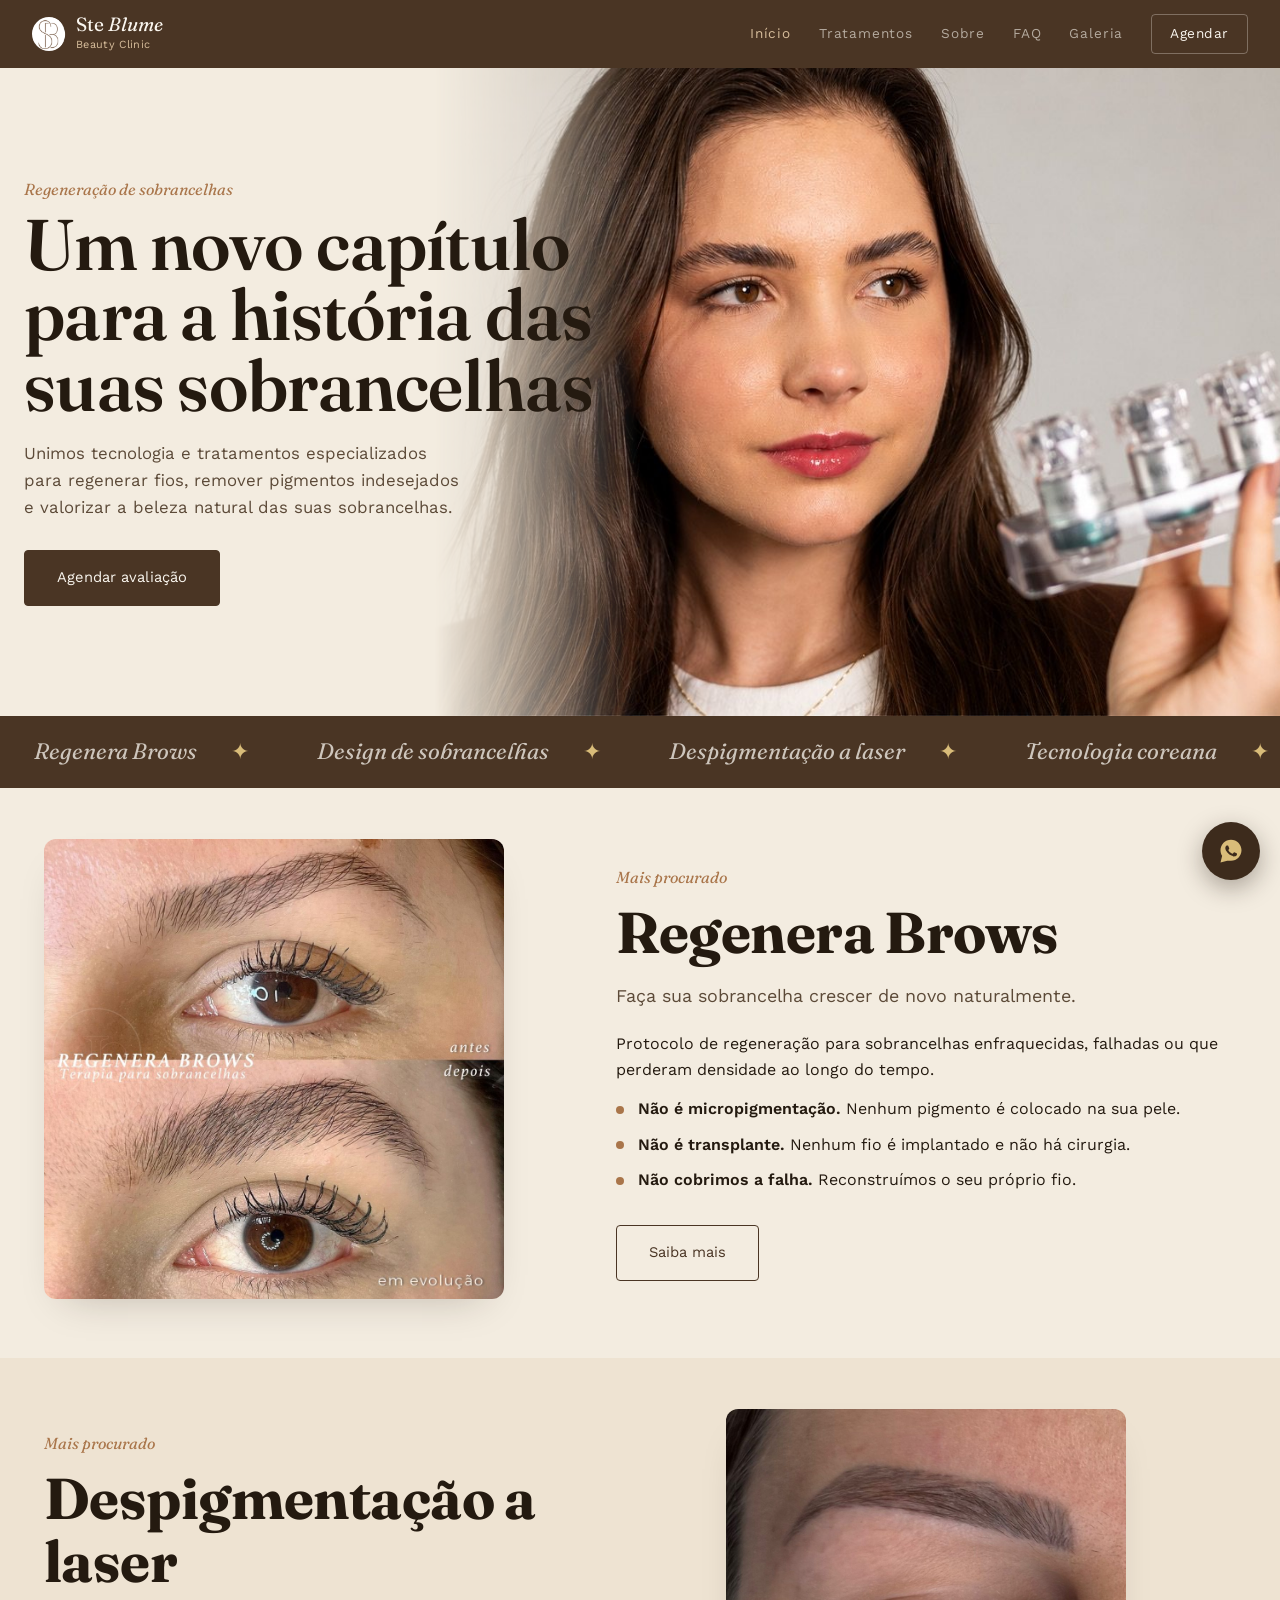
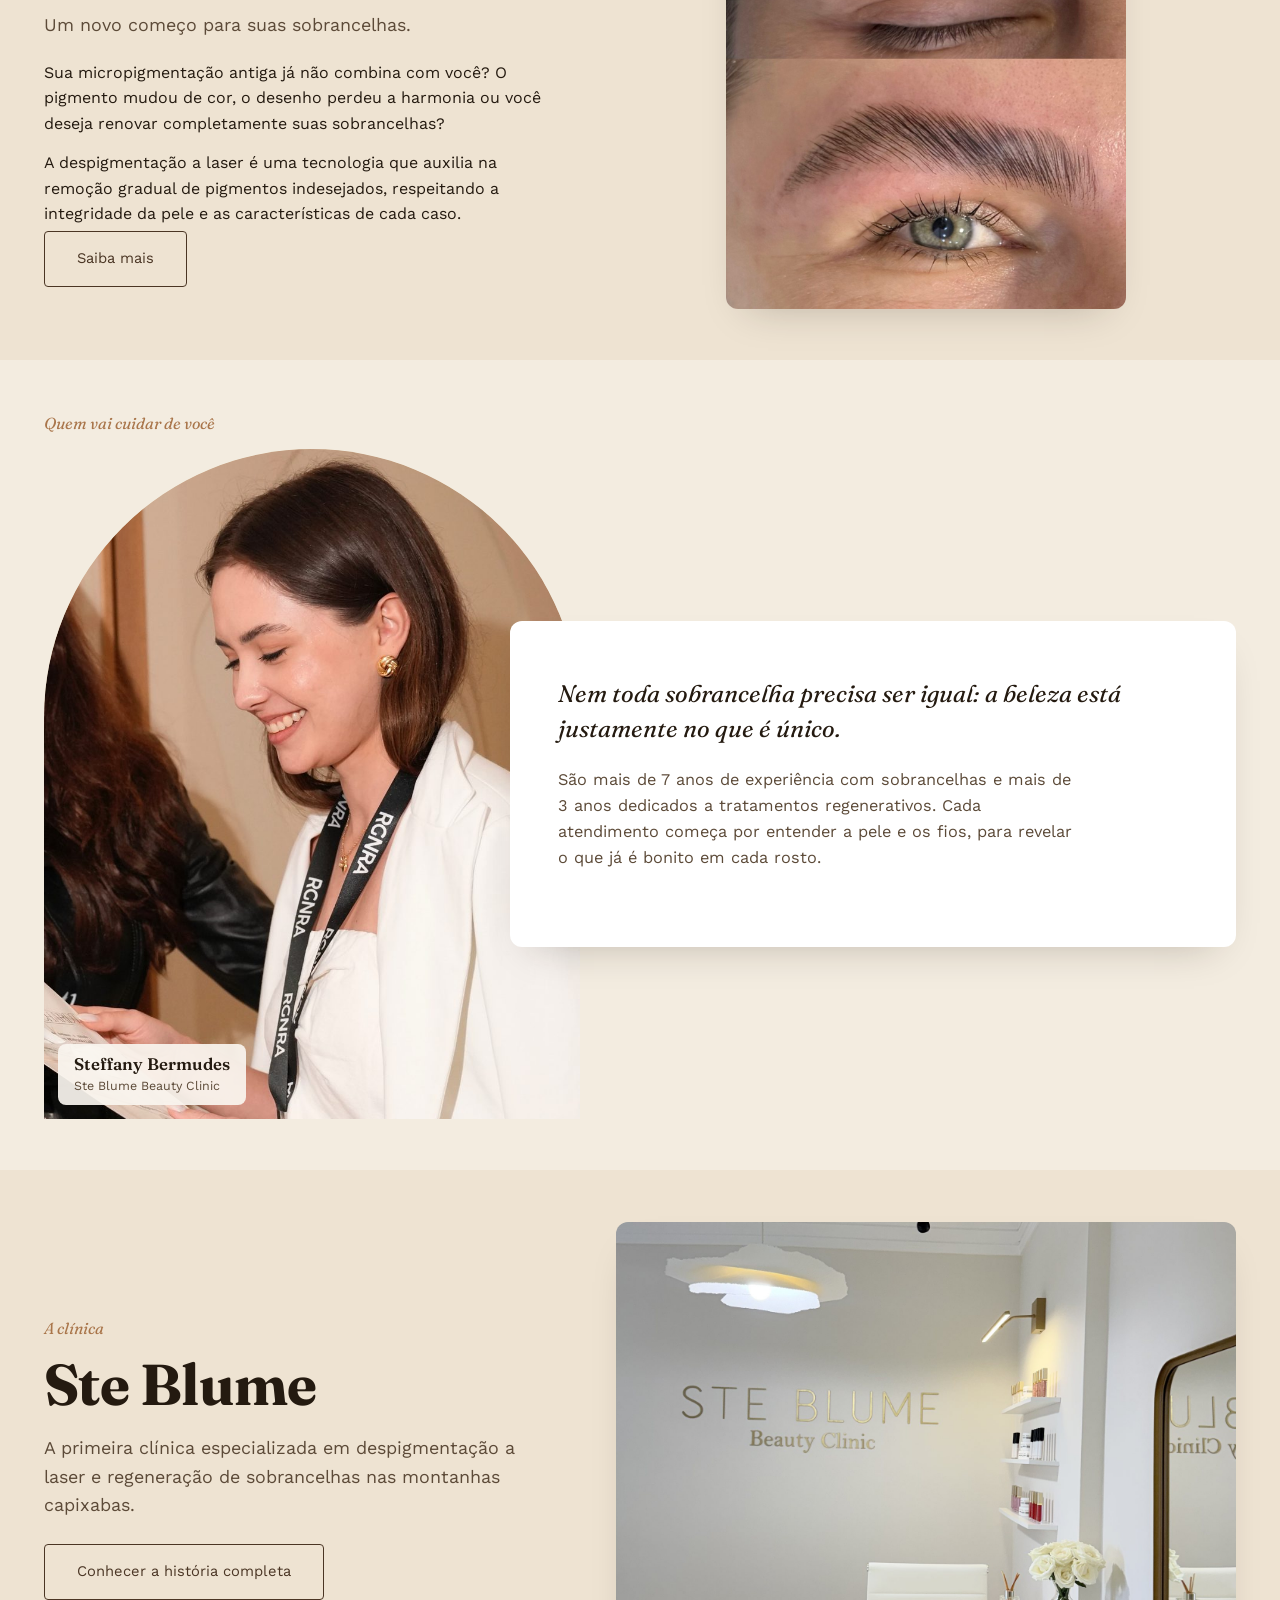
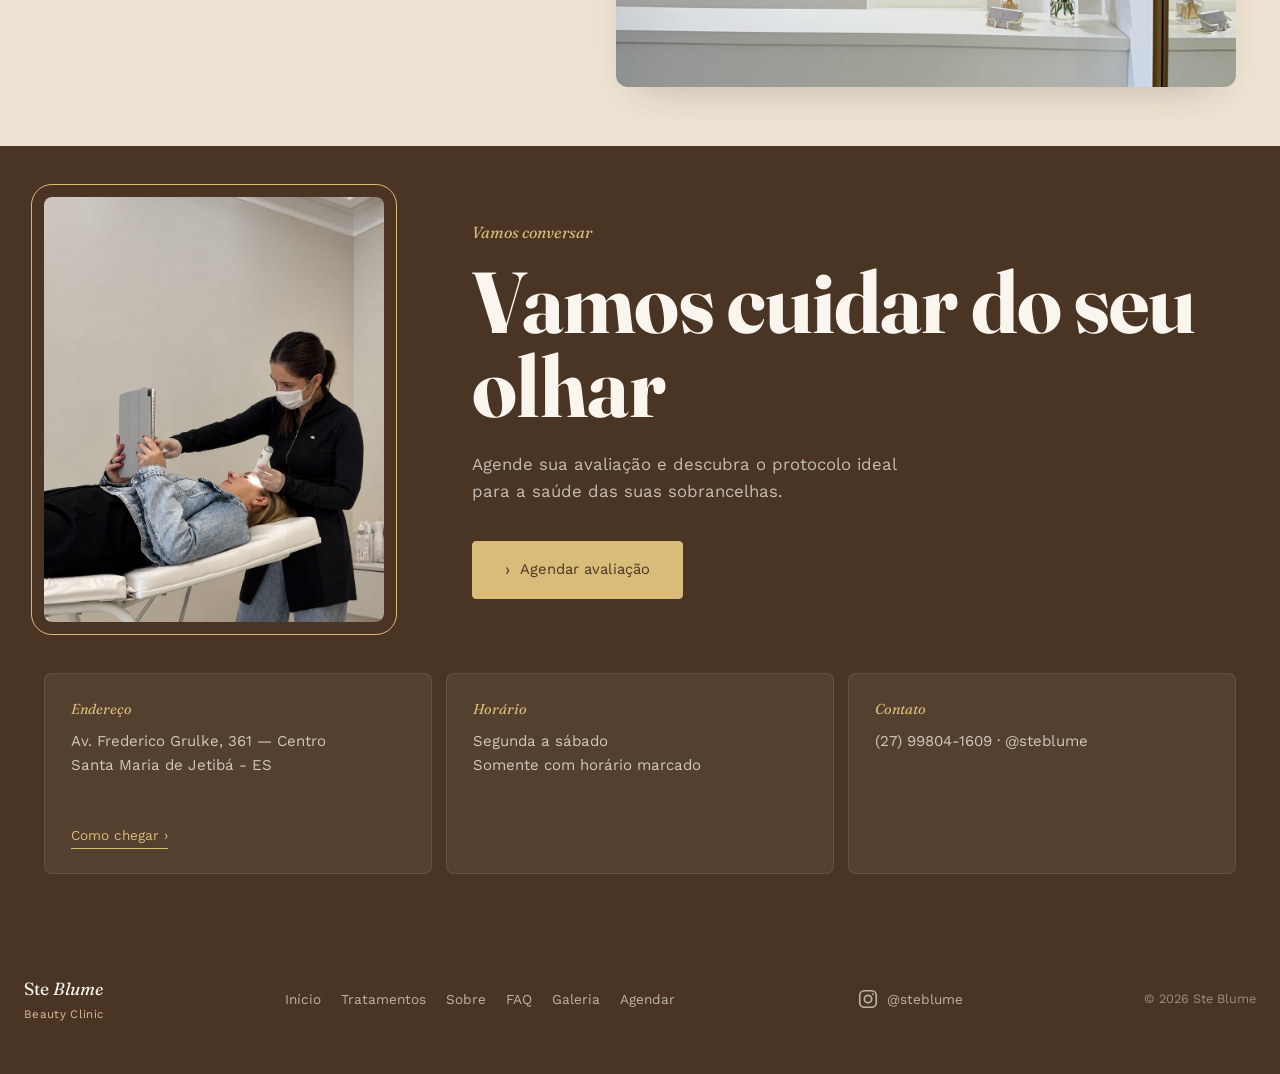
==== index.html @ b795f951 "Capa com a foto da Steffany, textos novos de Regenera Brows e Despigmentacao a laser, Quem vai cuida" ====
<!DOCTYPE html>
<html lang="pt-BR">
<head>
<meta charset="UTF-8">
<meta name="viewport" content="width=device-width, initial-scale=1.0">
<title>Ste Blume — Estética Regenerativa | Tricologia e Sobrancelhas</title>
<meta name="description" content="Clínica de estética regenerativa em Santa Maria de Jetibá — pioneira em despigmentação a laser e regeneração de sobrancelhas nas montanhas capixabas. Diagnóstico capilar e protocolos individualizados.">
<meta property="og:title" content="Ste Blume — Estética Regenerativa">
<meta property="og:description" content="Regeneração e despigmentação de sobrancelhas, com avaliação antes de qualquer protocolo.">
<meta property="og:image" content="logo.png">
<meta property="og:type" content="website">
<link rel="icon" type="image/png" href="logo.png">
<link rel="preconnect" href="https://fonts.googleapis.com">
<link rel="preconnect" href="https://fonts.gstatic.com" crossorigin>
<link href="https://fonts.googleapis.com/css2?family=Fraunces:ital,opsz,wght@0,9..144,300;0,9..144,500;0,9..144,600;0,9..144,700;0,9..144,900;1,9..144,500&family=Work+Sans:wght@300;400;500;600&display=swap" rel="stylesheet">
<link rel="stylesheet" href="styles.css?v=20261108b">
</head>
<body>

<header class="topbar">
  <div class="brand-wrap">
    <a href="index.html" class="brand" aria-label="Ste Blume">
      <img src="logo.png" alt="Logo Ste Blume" width="34" height="34">
      <span><span class="logo">Ste <em>Blume</em></span><span class="tagline">Beauty Clinic</span></span>
    </a>
  </div>
  <nav>
    <a href="index.html" class="active">Início</a>
    <a href="tratamentos.html">Tratamentos</a>
    <a href="sobre.html">Sobre</a>
    <a href="faq.html">FAQ</a>
    <a href="galeria.html">Galeria</a>
  </nav>
  <a href="agendar.html" class="cta">Agendar</a>
</header>
<div class="content">

  <section class="hero-cover hero-cover-capa">
    <div class="hero-cover-photo">
      <img src="img/fotos/capa.jpg" alt="Steffany Bermudes observando os frascos do protocolo de regeneração" class="hero-cover-img">
    </div>
    <div class="hero-cover-overlay"></div>
    <div class="hero-cover-content">
      <div class="hero-kicker">Regeneração de sobrancelhas</div>
      <h1>Um novo capítulo para a história das suas sobrancelhas</h1>
      <p class="hero-sub">Unimos tecnologia e tratamentos especializados para regenerar fios, remover pigmentos indesejados e valorizar a beleza natural das suas sobrancelhas.</p>
      <div class="hero-actions">
        <a href="https://api.whatsapp.com/send?phone=5527998041609&text=Vim%20pelo%20site%20e%20gostaria%20de%20agendar%20uma%20avalia%C3%A7%C3%A3o" target="_blank" rel="noopener" class="btn">Agendar avaliação</a>
      </div>
    </div>
  </section>

    <div class="marquee-band" aria-hidden="true">
    <div class="marquee-track">
      <span>Regenera Brows</span>
      <span>Design de sobrancelhas</span>
      <span>Despigmentação a laser</span>
      <span>Tecnologia coreana</span>
      <span>Regenera Brows</span>
      <span>Design de sobrancelhas</span>
      <span>Despigmentação a laser</span>
      <span>Tecnologia coreana</span>
    </div>
  </div>

  <section class="feature" id="regeneracao">
    <div class="wrap feature-grid">
      <div class="feature-visual reveal">
        <img src="img/fotos/regenera-2.jpg" alt="Regenera Brows: antes e depois, em evolução" class="img-full" width="700" height="700" loading="lazy">
      </div>
      <div class="feature-text reveal">
        <div class="section-label">Mais procurado</div>
        <h2>Regenera Brows</h2>
        <p class="lead-text">Faça sua sobrancelha crescer de novo naturalmente.</p>
        <p>Protocolo de regeneração para sobrancelhas enfraquecidas, falhadas ou que perderam densidade ao longo do tempo.</p>
        <ul class="benefit-list">
          <li><strong>Não é micropigmentação.</strong> Nenhum pigmento é colocado na sua pele.</li>
          <li><strong>Não é transplante.</strong> Nenhum fio é implantado e não há cirurgia.</li>
          <li><strong>Não cobrimos a falha.</strong> Reconstruímos o seu próprio fio.</li>
        </ul>
        <a href="tratamentos.html#regeneracao" class="btn-ghost btn">Saiba mais</a>
      </div>
    </div>
  </section>

  <section class="feature feature-alt feature-reverse" id="despigmentacao">
    <div class="wrap feature-grid">
      <div class="feature-visual reveal">
        <img src="img/fotos/brow-antes-depois.jpg" alt="Antes e depois: sobrancelha fina e falhada e o resultado regenerado" class="img-tall" width="700" height="700" loading="lazy">
      </div>
      <div class="feature-text reveal">
        <div class="section-label">Mais procurado</div>
        <h2>Despigmentação a laser</h2>
        <p class="lead-text">Um novo começo para suas sobrancelhas.</p>
        <p>Sua micropigmentação antiga já não combina com você? O pigmento mudou de cor, o desenho perdeu a harmonia ou você deseja renovar completamente suas sobrancelhas?</p>
        <p>A despigmentação a laser é uma tecnologia que auxilia na remoção gradual de pigmentos indesejados, respeitando a integridade da pele e as características de cada caso.</p>
        <a href="tratamentos.html#despigmentacao" class="btn-ghost btn">Saiba mais</a>
      </div>
    </div>
  </section>

  <section class="story" id="steffany">
    <div class="wrap">
      <div class="section-label reveal">Quem vai cuidar de você</div>
      <div class="story-grid">
        <div class="story-visual reveal">
          <img src="img/fotos/steffany.jpg" alt="Steffany Bermudes sorrindo" class="story-visual-img">
          <div class="story-name"><strong>Steffany Bermudes</strong><span>Ste Blume Beauty Clinic</span></div>
        </div>
        <div class="story-text reveal">
          <p>Nem toda sobrancelha precisa ser igual: a beleza está justamente no que é único.</p>
          <p>São mais de 7 anos de experiência com sobrancelhas e mais de 3 anos dedicados a tratamentos regenerativos. Cada atendimento começa por entender a pele e os fios, para revelar o que já é bonito em cada rosto.</p>
        </div>
      </div>
    </div>
  </section>

  <section class="feature feature-alt feature-reverse" id="clinica">
    <div class="wrap feature-grid">
      <div class="feature-visual reveal">
        <img src="img/fotos/clinica-home.jpg" alt="Recepção da clínica com o letreiro Ste Blume Beauty Clinic" width="1536" height="1024" loading="lazy">
      </div>
      <div class="feature-text reveal">
        <div class="section-label">A clínica</div>
        <h2>Ste Blume</h2>
        <p class="lead-text">A primeira clínica especializada em despigmentação a laser e regeneração de sobrancelhas nas montanhas capixabas.</p>
        <a href="sobre.html" class="btn-ghost btn">Conhecer a história completa</a>
      </div>
    </div>
  </section>

  <section class="contact" id="contato">
    <div class="wrap">
      <div class="contact-banner">
        <div class="contact-photo reveal">
          <img src="img/fotos/avaliacao.jpg" alt="Steffany realizando a avaliação da sobrancelha de uma cliente" class="contact-photo-img" loading="lazy">
        </div>
        <div class="contact-text">
          <div class="section-label reveal">Vamos conversar</div>
          <h2 class="reveal">Vamos cuidar do seu olhar</h2>
          <p class="reveal">Agende sua avaliação e descubra o protocolo ideal para a saúde das suas sobrancelhas.</p>
          <a href="https://api.whatsapp.com/send?phone=5527998041609&text=Vim%20pelo%20site%20e%20gostaria%20de%20agendar%20uma%20avalia%C3%A7%C3%A3o" target="_blank" rel="noopener" class="btn btn-arrow reveal">
            <span class="arrow">›</span> Agendar avaliação
          </a>
        </div>
      </div>
      <div class="info-grid">
        <div class="info-cell reveal">
          <span class="label">Endereço</span>
          <p>Av. Frederico Grulke, 361 — Centro<br>Santa Maria de Jetibá - ES</p>
          <a href="https://www.google.com/maps/search/?api=1&query=Av.+Frederico+Grulke%2C+361%2C+Centro%2C+Santa+Maria+de+Jetib%C3%A1+-+ES" target="_blank" rel="noopener" class="map-link">Como chegar ›</a>
        </div>
        <div class="info-cell reveal">
          <span class="label">Horário</span>
          <p>Segunda a sábado<br>Somente com horário marcado</p>
        </div>
        <div class="info-cell reveal">
          <span class="label">Contato</span>
          <p>(27) 99804-1609 · @steblume</p>
        </div>
      </div>
    </div>
  </section>

  <footer>
    <div class="footer-row">
      <div>
        <div class="logo">Ste <em>Blume</em></div>
        <div class="footer-tagline">Beauty Clinic</div>
      </div>
      <div class="footer-links">
        <a href="index.html">Início</a>
        <a href="tratamentos.html">Tratamentos</a>
        <a href="sobre.html">Sobre</a>
        <a href="faq.html">FAQ</a>
        <a href="galeria.html">Galeria</a>
        <a href="agendar.html">Agendar</a>
      </div>
      <a class="footer-ig" href="https://www.instagram.com/steblume/" target="_blank" rel="noopener" aria-label="Instagram da Ste Blume"><svg viewBox="0 0 24 24" fill="none" stroke="currentColor" stroke-width="1.8" stroke-linecap="round" stroke-linejoin="round" aria-hidden="true"><rect x="3" y="3" width="18" height="18" rx="5"/><circle cx="12" cy="12" r="4"/><circle cx="17.3" cy="6.7" r="1" fill="currentColor" stroke="none"/></svg><span>@steblume</span></a>
      <div class="footer-note">© 2026 Ste Blume</div>
    </div>
  </footer>

</div>

<a class="wa-float" href="https://api.whatsapp.com/send?phone=5527998041609&text=Ol%C3%A1!%20Vim%20pelo%20site%20da%20Ste%20Blume%20e%20gostaria%20de%20saber%20mais%20%F0%9F%98%8A" target="_blank" rel="noopener" aria-label="Falar no WhatsApp">
  <svg viewBox="0 0 32 32" fill="none" xmlns="http://www.w3.org/2000/svg">
    <path d="M16 3C9.373 3 4 8.373 4 15c0 2.386.694 4.611 1.892 6.487L4 29l7.72-1.855A11.93 11.93 0 0 0 16 27c6.627 0 12-5.373 12-12S22.627 3 16 3z" fill="#D9BC79"/>
    <path d="M22.2 18.55c-.33-.165-1.94-.955-2.24-1.065-.3-.11-.52-.165-.74.165-.22.33-.85 1.065-1.04 1.285-.19.22-.38.245-.71.08-.33-.165-1.39-.51-2.65-1.63-.98-.87-1.64-1.95-1.83-2.28-.19-.33-.02-.51.14-.675.145-.145.33-.38.49-.57.165-.19.22-.33.33-.55.11-.22.055-.41-.03-.575-.08-.165-.74-1.78-1.01-2.44-.265-.64-.54-.55-.74-.56-.19-.01-.41-.01-.63-.01-.22 0-.575.08-.875.41-.3.33-1.15 1.125-1.15 2.745 0 1.62 1.18 3.185 1.345 3.405.165.22 2.32 3.545 5.62 4.97.785.34 1.4.545 1.88.695.79.25 1.51.215 2.08.13.635-.095 1.94-.79 2.215-1.555.275-.765.275-1.42.19-1.555-.08-.14-.3-.22-.63-.385z" fill="#3D2B1C"/>
  </svg>
</a>

<script src="script.js?v=20261108b"></script>
</body>
</html>
---- styles.css ----
@charset "UTF-8";
:root{
  --ivory:#F3ECE0;
  --ivory-soft:#FAF6EF;
  --white:#FFFFFF;
  --brown-deep:#241A10;
  --brown-section:#4A3524;
  --brown-mid:#5C4A38;
  --clay:#A9754A;
  --tan:#D8BE9C;
  --gold:#B8933E;
  --gold-soft:#D9BC79;
  --line:rgba(36,26,16,0.15);
  --space-section:clamp(40px,4vw,56px);
  --space-head:clamp(24px,2.6vw,36px);
}

*{margin:0;padding:0;box-sizing:border-box;}
html{scroll-behavior:smooth;}

body{
  background:var(--ivory);
  color:var(--brown-deep);
  font-family:'Work Sans', sans-serif;
  line-height:1.6;
  -webkit-font-smoothing:antialiased;
  overflow-x:hidden;
}

h1,h2,h3{
  font-family:'Fraunces', serif;
  letter-spacing:-0.01em;
  color:var(--brown-deep);
}

a{color:inherit;text-decoration:none;}
::selection{background:var(--tan);}

/* ---------- TOP BAR NAV ---------- */
.topbar{
  position:sticky;
  top:0;
  z-index:100;
  display:flex;
  flex-wrap:wrap;
  align-items:center;
  justify-content:space-between;
  gap:10px 28px;
  padding:14px 32px;
  background:var(--brown-section);
}
.brand-wrap{position:relative;}
.brand{
  display:flex;
  align-items:center;
  gap:10px;
  background:none;
  border:0;
  padding:0;
  cursor:pointer;
  text-align:left;
  font:inherit;
  color:inherit;
}
.brand img{border-radius:50%;display:block;}
.brand .logo{display:block;color:var(--ivory-soft);font-size:1.2rem;font-family:'Fraunces',serif;line-height:1.1;}
.brand .tagline{display:block;color:var(--tan);font-size:0.68rem;letter-spacing:0.03em;margin-top:1px;}
.admin-pop{
  position:absolute;
  top:calc(100% + 10px);
  left:0;
  white-space:nowrap;
  background:var(--ivory-soft);
  color:var(--brown-deep);
  font-size:0.82rem;
  padding:10px 16px;
  box-shadow:0 8px 24px rgba(36,26,16,0.25);
  z-index:110;
}
.admin-pop[hidden]{display:none;}
.admin-pop:hover{background:var(--tan);}

.topbar nav{display:flex;align-items:center;gap:28px;margin-left:auto;}
.topbar nav a{
  font-size:0.85rem;
  letter-spacing:0.06em;
  color:rgba(250,246,239,0.6);
  transition:color .2s ease;
}
.topbar nav a:hover,
.topbar nav a.active{color:var(--tan);}

.topbar .cta{
  font-size:0.85rem;
  color:var(--ivory-soft);
  border:1px solid rgba(250,246,239,0.3);
  padding:8px 18px;
  letter-spacing:0.04em;
}
.topbar .cta:hover{border-color:var(--tan);color:var(--tan);}

@media(max-width:899px){
  .topbar{padding:14px 20px;}
  .topbar .cta{order:2;}
  .topbar nav{order:3;width:100%;justify-content:space-between;gap:12px;margin-left:0;}
}

.mobile-bar{
  display:flex;
  justify-content:space-between;
  align-items:center;
  padding:22px 24px;
  background:var(--brown-section);
  position:sticky;
  top:0;
  z-index:100;
}
@media(min-width:900px){.mobile-bar{display:none;}}
.mobile-bar .logo{color:var(--ivory-soft);font-size:1.2rem;font-family:'Fraunces',serif;line-height:1.1;}
.mobile-bar .tagline{color:var(--tan);font-size:0.68rem;letter-spacing:0.03em;margin-top:1px;}
.mobile-bar a{color:var(--tan);font-size:0.85rem;border:1px solid rgba(250,246,239,0.3);padding:8px 14px;}

/* ---------- HERO (foto de fundo, ofuscada pela cor do site) ---------- */
.hero-cover{
  position:relative;
  min-height:clamp(520px,72vh,680px);
  display:flex;
  align-items:center;
  overflow:hidden;
  background:var(--ivory);
}
/* Versão compacta, para o topo de páginas internas (não precisa ocupar a tela toda) */
.hero-cover-treat{min-height:clamp(360px,44vh,440px);}
.hero-cover-treat .breadcrumb{
  font-family:'Fraunces', serif;font-style:italic;color:var(--clay);
  font-size:0.95rem;margin-bottom:14px;
}
.hero-cover-treat .breadcrumb a{border-bottom:1px solid transparent;}
.hero-cover-treat .breadcrumb a:hover{border-color:var(--clay);}
.hero-cover-treat h1{font-size:clamp(2.2rem,4.6vw,3.6rem);line-height:1.05;max-width:16ch;}
@media(max-width:900px){
  .hero-cover-treat{min-height:0;padding:56px 0 48px;}
}

.hero-cover-photo{position:absolute;inset:0;}

.hero-cover-overlay{
  position:absolute;inset:0;
  background:linear-gradient(100deg,
    rgba(243,236,224,0.95) 0%,
    rgba(243,236,224,0.82) 42%,
    rgba(243,236,224,0.5) 75%,
    rgba(243,236,224,0.28) 100%);
}

.hero-cover-content{
  position:relative;z-index:2;
  max-width:640px;
  padding:0 24px;
}

.photo-slot{
  width:100%;height:100%;
  display:flex;flex-direction:column;align-items:center;justify-content:center;gap:12px;
  color:var(--brown-mid);
  border:1px dashed rgba(36,26,16,0.25);
}
.photo-slot span{font-size:0.78rem;max-width:65%;text-align:center;}

/* Fotos reais preenchendo os contêineres que antes eram placeholder */
.hero-cover-img{object-position:50% 60%;}
@media(max-width:900px){.hero-cover-img{object-position:82% 55%;}}
.hero-cover-img,
.story-visual-img,
.ba-img,
.contact-hero-img,
.contact-photo-img{
  width:100%;height:100%;
  object-fit:cover;display:block;
  border-radius:inherit;
}

.hero-kicker{
  font-family:'Fraunces', serif;
  font-style:italic;
  color:var(--clay);
  font-size:1rem;
  margin-bottom:6px;
}

.hero-cover-content h1{
  font-size:clamp(2.8rem, 5.6vw, 5rem);
  font-weight:600;
  line-height:0.98;
}

.hero-sub{
  margin-top:20px;
  font-size:1.05rem;
  color:var(--brown-mid);
  max-width:44ch;
}

.hero-actions{display:flex;gap:16px;flex-wrap:wrap;align-items:center;margin-top:30px;}

@media(max-width:900px){
  .hero-cover{min-height:0;padding:64px 0 56px;background:var(--ivory);}
  .hero-cover-overlay{
    background:linear-gradient(180deg,
      rgba(243,236,224,0.55) 0%,
      rgba(243,236,224,0.92) 55%,
      rgba(243,236,224,0.98) 100%);
  }
  .hero-cover-content{max-width:none;padding:0 22px;}
}

.btn{
  display:inline-block;
  padding:15px 30px;
  background:var(--brown-section);
  color:var(--ivory-soft);
  font-size:0.92rem;
  border:1px solid var(--brown-section);
  transition:background .25s ease,color .25s ease;
  cursor:pointer;
}
.btn:hover{background:transparent;color:var(--brown-section);}
.btn-ghost{background:transparent;color:var(--brown-section);border:1px solid var(--brown-section);}
.btn-ghost:hover{background:var(--brown-section);color:var(--ivory-soft);}

/* ---------- PAGE HERO (inner pages) ---------- */
.page-hero{
  padding:clamp(40px,5vw,72px) 24px 8px;
  background:var(--ivory);
}
.page-hero .wrap{max-width:1240px;margin:0 auto;}
.page-hero h1{font-size:clamp(2.6rem,7vw,5.2rem);line-height:1;max-width:16ch;}
.page-hero p{margin-top:22px;color:var(--brown-mid);max-width:56ch;font-size:1.05rem;}
.breadcrumb{
  font-family:'Fraunces', serif;font-style:italic;color:var(--clay);
  font-size:0.95rem;margin-bottom:14px;
}
.breadcrumb a{border-bottom:1px solid transparent;}
.breadcrumb a:hover{border-color:var(--clay);}

/* ---------- MARQUEE ---------- */
.marquee-band{
  background:var(--brown-section);
  overflow:hidden;
  padding:18px 0;
  border-top:1px solid rgba(250,246,239,0.1);
}
.marquee-track{display:flex;width:max-content;animation:scroll 28s linear infinite;}
.marquee-track span{
  font-family:'Fraunces', serif;
  font-style:italic;
  font-size:1.4rem;
  color:rgba(250,246,239,0.75);
  padding:0 34px;
  white-space:nowrap;
}
.marquee-track span::after{content:'✦';margin-left:34px;color:var(--gold-soft);font-style:normal;}
@keyframes scroll{from{transform:translateX(0);}to{transform:translateX(-50%);}}
@media(prefers-reduced-motion:reduce){.marquee-track{animation:none;}}

/* ---------- SCROLL REVEAL ---------- */
.reveal{
  opacity:0;
  transform:translateY(30px);
  transition:opacity .8s ease, transform .8s ease;
}
.reveal.is-visible{opacity:1;transform:translateY(0);}

.treat-card.reveal:nth-child(1){transition-delay:.05s;}
.treat-card.reveal:nth-child(2){transition-delay:.12s;}
.treat-card.reveal:nth-child(3){transition-delay:.19s;}
.treat-card.reveal:nth-child(4){transition-delay:.26s;}
.treat-card.reveal:nth-child(5){transition-delay:.33s;}
.treat-card.reveal:nth-child(6){transition-delay:.4s;}

.tech-item.reveal:nth-child(1){transition-delay:.05s;}
.tech-item.reveal:nth-child(2){transition-delay:.15s;}
.tech-item.reveal:nth-child(3){transition-delay:.25s;}

.m-item.reveal:nth-child(1){transition-delay:0s;}
.m-item.reveal:nth-child(2){transition-delay:.08s;}
.m-item.reveal:nth-child(3){transition-delay:.16s;}
.m-item.reveal:nth-child(4){transition-delay:.24s;}
.m-item.reveal:nth-child(5){transition-delay:.32s;}
.m-item.reveal:nth-child(6){transition-delay:.4s;}

.info-cell.reveal:nth-child(1){transition-delay:.05s;}
.info-cell.reveal:nth-child(2){transition-delay:.15s;}
.info-cell.reveal:nth-child(3){transition-delay:.25s;}

.faq-item.reveal:nth-child(1){transition-delay:.05s;}
.faq-item.reveal:nth-child(2){transition-delay:.1s;}
.faq-item.reveal:nth-child(3){transition-delay:.15s;}
.faq-item.reveal:nth-child(4){transition-delay:.2s;}
.faq-item.reveal:nth-child(5){transition-delay:.25s;}
.faq-item.reveal:nth-child(6){transition-delay:.3s;}
.faq-item.reveal:nth-child(7){transition-delay:.35s;}
.faq-item.reveal:nth-child(8){transition-delay:.4s;}

@media(prefers-reduced-motion:reduce){
  .reveal{opacity:1;transform:none;transition:none;}
}

/* ---------- SECTION SCAFFOLD ---------- */
section{padding:var(--space-section) 0;position:relative;}
.wrap{max-width:1240px;margin:0 auto;padding:0 24px;}

.section-label{
  font-family:'Fraunces', serif;
  font-style:italic;
  color:var(--clay);
  font-size:1rem;
  margin-bottom:12px;
}

/* ---------- TRATAMENTOS (cards) ---------- */
.treat-head{
  display:flex;justify-content:space-between;align-items:flex-end;gap:40px;
  margin-bottom:var(--space-head);flex-wrap:wrap;
}
.treat-head h2{font-size:clamp(2.4rem,5vw,4rem);max-width:9ch;line-height:1;}
.treat-head p{max-width:34ch;color:var(--brown-mid);}

.treat-card{
  position:relative;
  background:var(--white);
  border:1px solid var(--line);
  padding:38px 40px;
  display:grid;
  grid-template-columns:1fr auto;
  align-items:center;
  gap:20px;
  margin-bottom:-1px;
  transition:transform .3s ease, box-shadow .3s ease;
  z-index:1;
}
.treat-card:hover{transform:translateX(7px);box-shadow:-7px 7px 0 var(--gold-soft);z-index:5;}
.treat-card h3{font-size:1.5rem;margin-bottom:8px;}
.treat-card p{color:var(--brown-mid);font-size:0.95rem;max-width:52ch;}
.treat-card .price{
  font-family:'Fraunces', serif;font-style:italic;color:var(--gold);
  font-size:1.1rem;white-space:nowrap;
}
@media(max-width:700px){
  .treat-card{grid-template-columns:1fr;}
  .treat-card:hover{transform:translateX(4px);box-shadow:-4px 4px 0 var(--gold-soft);}
}
.treat-more{
  margin-top:40px;display:flex;justify-content:center;
}

/* ---------- TRATAMENTOS (detail page) ---------- */
.treat-detail{
  background:var(--white);
  border:1px solid var(--line);
  margin-bottom:36px;
  overflow:hidden;
}
.treat-detail-head{
  padding:36px 40px;
  display:flex;justify-content:space-between;align-items:flex-start;gap:24px;flex-wrap:wrap;
}
.treat-detail-head h3{font-size:1.8rem;}
.treat-detail-head .price{
  font-family:'Fraunces', serif;font-style:italic;color:var(--gold);font-size:1.05rem;white-space:nowrap;
}
.treat-detail-body{
  padding:0 40px 40px;
  display:grid;
  grid-template-columns:1fr;
  gap:28px;
}
@media(min-width:760px){.treat-detail-body{grid-template-columns:1fr 1fr;}}
.treat-detail-body h4{
  font-family:'Fraunces', serif;font-style:italic;font-weight:500;
  color:var(--clay);font-size:0.95rem;margin-bottom:10px;
}
.treat-detail-body p{color:var(--brown-mid);font-size:0.96rem;}
.treat-detail-body ul{list-style:none;display:flex;flex-direction:column;gap:8px;}
.treat-detail-body ul li{
  color:var(--brown-mid);font-size:0.94rem;padding-left:20px;position:relative;
}
.treat-detail-body ul li::before{
  content:'✦';position:absolute;left:0;top:1px;color:var(--gold);font-size:0.8rem;
}

/* ---------- TECNOLOGIA / PROCESSO — diagonal dark band ---------- */
.tech{
  background:var(--brown-section);
  color:var(--ivory-soft);
  clip-path:polygon(0 6%, 100% 0, 100% 100%, 0 94%);
  margin:-4vw 0;
}
.tech .section-label{color:var(--gold-soft);}
.tech h2{color:var(--ivory-soft);font-size:clamp(2.2rem,4.6vw,3.6rem);max-width:14ch;margin-bottom:var(--space-head);}

.tech-row{display:grid;grid-template-columns:1fr;gap:1px;background:rgba(250,246,239,0.15);}
@media(min-width:820px){.tech-row{grid-template-columns:repeat(3,1fr);}}

.tech-item{background:var(--brown-section);padding:38px 30px;position:relative;}
.tech-item .num{
  position:absolute;top:16px;right:20px;
  font-family:'Fraunces', serif;font-weight:700;font-size:3.4rem;
  color:rgba(185,147,62,0.16);line-height:1;
}
.tech-item h3{color:var(--ivory-soft);font-size:1.2rem;margin-bottom:12px;position:relative;}
.tech-item p{color:rgba(250,246,239,0.65);font-size:0.94rem;position:relative;max-width:34ch;}

/* ---------- BENEFÍCIOS ---------- */
.benefits-grid{
  display:grid;grid-template-columns:1fr;gap:1px;
  background:var(--line);border:1px solid var(--line);
}
@media(min-width:700px){.benefits-grid{grid-template-columns:repeat(2,1fr);}}
@media(min-width:1080px){.benefits-grid{grid-template-columns:repeat(4,1fr);}}
.benefit-item{background:var(--white);padding:36px 28px;}
.benefit-item .icon{
  width:40px;height:40px;margin-bottom:18px;
  display:flex;align-items:center;justify-content:center;
  border:1px solid var(--gold);color:var(--gold);
  font-family:'Fraunces', serif;font-style:italic;font-size:1.1rem;
}
.benefit-item h3{font-size:1.1rem;margin-bottom:10px;}
.benefit-item p{color:var(--brown-mid);font-size:0.92rem;}

/* ---------- TRAJETORIA ---------- */
.story-grid{display:grid;grid-template-columns:1fr;gap:0;position:relative;}
@media(min-width:900px){.story-grid{grid-template-columns:0.9fr 1.1fr;align-items:center;}}

.story-visual{
  aspect-ratio:4/5;
  background:linear-gradient(160deg,var(--tan),var(--ivory-soft));
  display:flex;align-items:center;justify-content:center;
  position:relative;z-index:1;
}
.story-visual .photo-slot{border-color:rgba(36,26,16,0.3);}

.story-text{
  background:var(--white);
  border:1px solid var(--line);
  padding:56px 48px;
  position:relative;
  margin-top:-40px;
  z-index:2;
}
@media(min-width:900px){.story-text{margin-left:-70px;margin-top:0;}}

.story-text p{color:var(--brown-mid);font-size:1.02rem;margin-bottom:20px;max-width:52ch;}
.story-text p:first-child{
  font-family:'Fraunces', serif;font-style:italic;font-size:1.5rem;
  color:var(--brown-deep);line-height:1.45;
}
.story-more{margin-top:8px;}

/* ---------- CREDENCIAIS / TIMELINE (página Sobre) ---------- */
.credentials{background:var(--ivory-soft);}
.cred-list{
  display:grid;grid-template-columns:1fr;gap:1px;
  background:var(--line);border:1px solid var(--line);
}
@media(min-width:760px){.cred-list{grid-template-columns:repeat(2,1fr);}}
.cred-item{background:var(--white);padding:32px 34px;}
.cred-item .year{
  display:block;
  font-family:'Fraunces', serif;font-style:italic;color:var(--gold);
  font-size:0.92rem;margin-bottom:8px;
}
.cred-item h3{font-size:1.05rem;margin-bottom:6px;}
.cred-item p{color:var(--brown-mid);font-size:0.92rem;}

.values-row{
  display:grid;grid-template-columns:1fr;gap:32px;margin-top:40px;
}
@media(min-width:760px){.values-row{grid-template-columns:repeat(3,1fr);}}
.value-item{border-top:2px solid var(--gold);padding-top:18px;}
.value-item h3{font-size:1.15rem;margin-bottom:10px;}
.value-item p{color:var(--brown-mid);font-size:0.94rem;}

/* ---------- GALERIA ---------- */
.gallery-head{margin-bottom:var(--space-head);}
.gallery-head h2{font-size:clamp(2.2rem,4.6vw,3.6rem);}
.gallery-head p{color:var(--brown-mid);max-width:44ch;margin-top:14px;}

/* ---------- ANTES/DEPOIS (arraste para comparar) ---------- */
.ba-slider{
  position:relative;
  width:100%;
  aspect-ratio:16/9;
  max-height:520px;
  overflow:hidden;
  user-select:none;
  -webkit-user-select:none;
  touch-action:pan-y;
  margin-bottom:10px;
}
.ba-side{position:absolute;inset:0;}
.ba-side .photo-slot{width:100%;height:100%;border-radius:0;border:none;}
.ba-after{background:linear-gradient(160deg,var(--white),var(--ivory-soft));}
.ba-after .photo-slot{justify-content:flex-end;align-items:flex-end;padding:0 20px 22px 0;}
.ba-after .photo-slot span{text-align:right;}
.ba-before{
  background:linear-gradient(160deg,#e7ded0,var(--tan));
  clip-path:inset(0 50% 0 0);
  box-shadow:2px 0 0 var(--white);
}
.ba-before .photo-slot{justify-content:flex-end;align-items:flex-start;padding:0 0 22px 20px;}
.ba-before .photo-slot span{text-align:left;}
.ba-handle{
  position:absolute;top:0;bottom:0;left:50%;
  width:0;
  transform:translateX(-50%);
  pointer-events:none;
}
.ba-grip{
  position:absolute;top:50%;left:0;transform:translate(-50%,-50%);
  width:44px;height:44px;border-radius:50%;
  background:var(--white);color:var(--brown-deep);
  display:flex;align-items:center;justify-content:center;
  font-size:1.1rem;box-shadow:var(--shadow-soft);
  cursor:ew-resize;pointer-events:auto;
  touch-action:none;
}
.ba-tag{
  position:absolute;top:16px;
  font-family:'Work Sans', sans-serif;font-size:0.75rem;letter-spacing:0.08em;text-transform:uppercase;
  background:rgba(36,26,16,0.55);color:var(--ivory-soft);
  padding:5px 12px;border-radius:var(--r-pill);
  pointer-events:none;
}
.ba-tag-before{left:16px;}
.ba-tag-after{right:16px;}
.ba-hint{text-align:center;font-size:0.82rem;color:var(--brown-mid);margin-bottom:36px;}
@media(max-width:700px){
  .ba-slider{aspect-ratio:4/3;max-height:380px;margin-top:-4px;}
  .ba-hint{margin-bottom:28px;}
}

.mosaic{
  display:grid;
  grid-template-columns:repeat(3, 1fr);
  grid-auto-rows:260px;
  gap:20px;
}

.m-item{
  background:var(--white);
  border:1px solid var(--line);
  position:relative;
  display:flex;align-items:flex-end;justify-content:flex-start;
  color:var(--brown-mid);text-align:left;padding:0;
  transition:transform .35s ease, box-shadow .35s ease;
}
.m-item span{
  font-size:0.82rem;width:100%;max-width:none;
  padding:30px 16px 14px;
  color:var(--ivory-soft);
  background:linear-gradient(to top, rgba(36,26,16,0.62), rgba(36,26,16,0));
  position:relative;z-index:1;
}
.m-photo{
  position:absolute;inset:0;width:100%;height:100%;
  object-fit:cover;display:block;z-index:0;
}

.m1{grid-column:1 / 3;grid-row:1 / 3;}
.m2{grid-column:3 / 4;grid-row:1;}
.m3{grid-column:3 / 4;grid-row:2;}
.m4{grid-column:1 / 2;grid-row:3;}
.m5{grid-column:2 / 3;grid-row:3;}
.m6{grid-column:3 / 4;grid-row:3;}

@media(max-width:700px){
  .mosaic{grid-template-columns:repeat(2, 1fr);grid-auto-rows:220px;gap:14px;}
  .m1{grid-column:1 / 3;grid-row:1 / 3;}
  .m2{grid-column:1 / 2;grid-row:3;}
  .m3{grid-column:2 / 3;grid-row:3;}
  .m4{grid-column:1 / 2;grid-row:4;}
  .m5{grid-column:2 / 3;grid-row:4;}
  .m6{grid-column:1 / 3;grid-row:5;}
}

/* ---------- FAQ ---------- */
.faq-list{display:flex;flex-direction:column;gap:1px;background:var(--line);border:1px solid var(--line);}
.faq-item{background:var(--white);}
.faq-item summary{
  padding:26px 30px;
  font-family:'Fraunces', serif;font-size:1.1rem;
  cursor:pointer;list-style:none;
  display:flex;justify-content:space-between;align-items:center;gap:20px;
}
.faq-item summary::-webkit-details-marker{display:none;}
.faq-item summary::after{
  content:'+';
  font-family:'Work Sans', sans-serif;font-size:1.4rem;color:var(--gold);
  flex-shrink:0;transition:transform .25s ease;
}
.faq-item[open] summary::after{transform:rotate(45deg);}
.faq-item .faq-answer{padding:0 30px 26px;color:var(--brown-mid);font-size:0.96rem;max-width:64ch;}

.faq-cta{
  margin-top:60px;text-align:center;padding:50px 24px;
  background:var(--white);border:1px solid var(--line);
}
.faq-cta p{color:var(--brown-mid);margin-bottom:22px;}

/* ---------- CONTATO ---------- */
.contact{
  background:var(--brown-section);
  color:var(--ivory-soft);
  clip-path:polygon(0 6%, 100% 0, 100% 100%, 0 100%);
}
.contact .section-label{color:var(--gold-soft);}
.contact h2{
  color:var(--ivory-soft);
  font-size:clamp(2.6rem,7vw,5.4rem);
  line-height:0.98;
  max-width:13ch;
  margin-bottom:34px;
}
.contact p{color:rgba(250,246,239,0.7);max-width:44ch;margin-bottom:40px;font-size:1.05rem;}

.contact .btn{background:var(--gold-soft);color:var(--brown-section);border-color:var(--gold-soft);}
.contact .btn:hover{background:transparent;color:var(--ivory-soft);border-color:rgba(250,246,239,0.4);}

/* Layout padrão (foto ao lado do texto) — usado em sobre.html e tratamentos.html */
.contact-banner{
  display:grid;
  grid-template-columns:1fr;
  gap:48px;
  align-items:center;
  margin-bottom:var(--space-section);
}
@media(min-width:900px){
  .contact-banner{grid-template-columns:0.9fr 1.1fr;gap:64px;}
}
.contact-photo{
  aspect-ratio:4/5;
  background:linear-gradient(150deg, var(--clay), var(--brown-section));
  display:flex;align-items:center;justify-content:center;
  border:1px solid rgba(250,246,239,0.15);
}
.contact-photo .photo-slot{
  border-color:rgba(250,246,239,0.3);
  color:rgba(250,246,239,0.75);
}

/* Layout com foto de fundo (usado só na página inicial, seção de fechamento) */
.contact-hero{
  position:relative;
  overflow:hidden;
  min-height:440px;
  display:flex;align-items:flex-end;
  padding:56px 36px;
  margin-bottom:var(--space-section);
}
.contact-hero-photo{
  position:absolute;inset:0;
  background:linear-gradient(150deg, var(--clay), var(--brown-section));
}
.contact-hero-photo .photo-slot{
  width:100%;height:100%;border:none;
  border-color:rgba(250,246,239,0.3);
  color:rgba(250,246,239,0.75);
}
.contact-hero-overlay{
  position:absolute;inset:0;
  background:linear-gradient(190deg, rgba(36,26,16,0.1) 0%, rgba(36,26,16,0.92) 78%);
}
.contact-hero .contact-text{position:relative;z-index:1;max-width:560px;}

.contact-text .section-label{margin-bottom:14px;}
.contact-text h2{margin-bottom:22px;}
.contact-text p{margin-bottom:36px;}
@media(max-width:700px){
  .contact-hero{min-height:auto;padding:36px 22px 32px;background:var(--brown-section);}
  /* Trava a altura da foto (não deixa esticar junto com o texto, que é comprido no celular) */
  .contact-hero-photo,
  .contact-hero-overlay{
    position:absolute;top:0;left:0;right:0;bottom:auto;height:340px;
  }
}

.btn-arrow{display:inline-flex;align-items:center;gap:10px;}
.btn-arrow .arrow{font-size:1.1em;}

.contact-secondary{
  display:block;
  margin-top:22px;
  font-size:0.92rem;
  color:rgba(250,246,239,0.65);
  border-bottom:1px solid rgba(250,246,239,0.3);
  padding-bottom:2px;
  width:fit-content;
}
.contact-secondary:hover{color:var(--ivory-soft);border-color:var(--ivory-soft);}

.info-grid{
  display:grid;grid-template-columns:1fr;gap:1px;
  background:rgba(250,246,239,0.15);
  border-top:1px solid rgba(250,246,239,0.15);
}
@media(min-width:760px){.info-grid{grid-template-columns:repeat(3,1fr);}}

.info-cell{background:var(--brown-section);padding:28px 4px;}
.info-cell .label{
  font-family:'Fraunces', serif;font-style:italic;color:var(--gold-soft);
  font-size:0.9rem;display:block;margin-bottom:8px;
}
.info-cell p{color:rgba(250,246,239,0.75);font-size:0.94rem;}

/* ---------- FOOTER ---------- */
footer{padding:50px 24px;background:var(--brown-section);}
.footer-row{
  max-width:1240px;margin:0 auto;
  display:flex;flex-direction:column;gap:14px;align-items:center;text-align:center;
}
@media(min-width:760px){.footer-row{flex-direction:row;justify-content:space-between;text-align:left;}}
.footer-row .logo{font-family:'Fraunces',serif;color:var(--ivory-soft);font-size:1.1rem;}
.footer-tagline{color:var(--tan);font-size:0.72rem;letter-spacing:0.03em;margin-top:2px;}
.footer-note{color:rgba(250,246,239,0.45);font-size:0.8rem;}
.footer-links{display:flex;gap:20px;flex-wrap:wrap;justify-content:center;}
.footer-links a{color:rgba(250,246,239,0.65);font-size:0.85rem;}
.footer-links a:hover{color:var(--tan);}

/* ---------- AGENDAMENTO (FORM) ---------- */
.booking-layout{
  display:grid;grid-template-columns:1fr;gap:48px;
}
@media(min-width:960px){.booking-layout{grid-template-columns:1.3fr 0.9fr;}}

.booking-form{
  background:var(--white);
  border:1px solid var(--line);
  padding:44px 40px;
}
.form-row{margin-bottom:24px;}
.form-row-split{
  display:grid;grid-template-columns:1fr;gap:20px;margin-bottom:24px;
}
@media(min-width:560px){.form-row-split{grid-template-columns:1fr 1fr;}}

.booking-form label,
.admin-login-box label{
  display:block;
  font-family:'Fraunces', serif;font-style:italic;color:var(--clay);
  font-size:0.92rem;margin-bottom:8px;
}
.booking-form input,
.booking-form select,
.booking-form textarea,
.admin-login-box input{
  width:100%;
  font-family:'Work Sans', sans-serif;
  font-size:0.96rem;
  color:var(--brown-deep);
  background:var(--ivory-soft);
  border:1px solid var(--line);
  padding:13px 16px;
  transition:border-color .2s ease;
}
.booking-form input:focus,
.booking-form select:focus,
.booking-form textarea:focus,
.admin-login-box input:focus{
  outline:none;border-color:var(--gold);
}
.booking-form textarea{resize:vertical;min-height:100px;}
.booking-form select{appearance:none;cursor:pointer;}

.form-note{
  font-size:0.82rem;color:var(--brown-mid);margin-top:14px;
}

.dates-scroll{
  max-width:360px;margin-top:4px;
  background:var(--white);border:1px solid var(--line);
  padding:18px 18px 22px;
}

.cal-header{
  display:flex;align-items:center;justify-content:space-between;
  margin-bottom:14px;
}
.cal-month-label{
  font-family:'Fraunces', serif;font-style:italic;color:var(--brown-deep);font-size:1.05rem;
}
.cal-nav{
  width:32px;height:32px;
  display:flex;align-items:center;justify-content:center;
  background:var(--ivory-soft);border:1px solid var(--line);
  color:var(--brown-deep);font-size:1.1rem;line-height:1;
  cursor:pointer;transition:border-color .2s ease, background .2s ease;
}
.cal-nav:hover:not(:disabled){border-color:var(--gold);}
.cal-nav:disabled{opacity:0.3;cursor:not-allowed;}

.cal-weekdays{
  display:grid;grid-template-columns:repeat(7,1fr);
  margin-bottom:6px;
}
.cal-weekdays span{
  text-align:center;font-size:0.75rem;color:var(--clay);
  font-family:'Fraunces', serif;font-style:italic;
}

.cal-grid{
  display:grid;grid-template-columns:repeat(7,1fr);gap:4px;
}
.cal-empty{visibility:hidden;}
.cal-day{
  aspect-ratio:1;
  display:flex;align-items:center;justify-content:center;
  background:var(--ivory-soft);border:1px solid transparent;
  color:var(--brown-deep);font-family:'Work Sans', sans-serif;font-size:0.9rem;
  cursor:pointer;transition:border-color .2s ease, background .2s ease, color .2s ease;
}
.cal-day:hover:not(:disabled){border-color:var(--gold);}
.cal-day:disabled{
  color:var(--brown-mid);opacity:0.3;cursor:not-allowed;background:transparent;
}
.cal-day.selected{
  background:var(--brown-section);color:var(--ivory-soft);
}

@media(max-width:600px){
  .wrap{padding:0 16px;}
  .booking-form{padding:24px 14px;}
  .booking-form input,
  .booking-form select,
  .booking-form textarea{font-size:16px;}
  .dates-scroll{max-width:none;width:100%;padding:14px 10px 18px;}
  .cal-month-label{font-size:1.15rem;}
  .cal-nav{width:44px;height:44px;font-size:1.3rem;}
  .cal-weekdays span{font-size:0.85rem;}
  .cal-grid{gap:5px;}
  .cal-day{aspect-ratio:auto;min-height:44px;font-size:1rem;}
  .slots-grid{gap:8px;}
  .slot-btn{min-height:44px;padding:10px 16px;font-size:1rem;}
}

.slots-grid{
  display:flex;flex-wrap:wrap;gap:10px;margin-top:4px;
}
.slots-loading{color:var(--brown-mid);font-size:0.88rem;}
.slot-btn{
  padding:10px 16px;
  background:var(--ivory-soft);
  border:1px solid var(--line);
  color:var(--brown-deep);
  font-family:'Work Sans', sans-serif;
  font-size:0.9rem;
  cursor:pointer;
  transition:border-color .2s ease, background .2s ease, color .2s ease;
}
.slot-btn:hover:not(:disabled){border-color:var(--gold);}
.slot-btn.selected{
  background:var(--brown-section);color:var(--ivory-soft);border-color:var(--brown-section);
}
.slot-btn.slot-taken{
  opacity:0.4;text-decoration:line-through;cursor:not-allowed;
}

.form-status{
  font-size:0.88rem;margin-top:14px;min-height:1.2em;
}
.form-status.form-error{color:#A3402F;}
.form-status.form-success{color:#4B7A4B;}
.form-status.demo-warning{color:var(--clay);font-style:italic;}

.booking-side{display:flex;flex-direction:column;gap:1px;background:var(--line);border:1px solid var(--line);}
.booking-side-item{background:var(--white);padding:26px 28px;}
.booking-side-item .label{
  font-family:'Fraunces', serif;font-style:italic;color:var(--clay);
  font-size:0.9rem;display:block;margin-bottom:8px;
}
.booking-side-item p{color:var(--brown-mid);font-size:0.94rem;}
.booking-side-item.highlight{background:var(--brown-section);}
.booking-side-item.highlight .label{color:var(--gold-soft);}
.booking-side-item.highlight p{color:rgba(250,246,239,0.75);}

/* ---------- ADMIN ---------- */
.admin-wrap{max-width:760px;margin:0 auto;padding:0 24px;}
#admin-login{
  min-height:100vh;
  display:flex;align-items:center;justify-content:center;
}
#admin-panel{padding:110px 0 100px;}

.admin-login-box{
  max-width:400px;margin:0 auto;width:100%;
  background:var(--white);
  border-top:3px solid var(--gold);
  box-shadow:0 30px 60px -20px rgba(36,26,16,0.18);
  padding:32px 36px 28px;
  text-align:center;
  max-height:calc(100vh - 48px);
  overflow-y:auto;
}
.admin-login-mark{
  width:40px;height:40px;border-radius:50%;
  margin:0 auto 12px;display:block;
  box-shadow:0 0 0 4px var(--ivory-soft), 0 0 0 5px var(--line);
}
.admin-login-box .section-label{margin-bottom:0;font-size:0.85rem;}
.admin-login-box h1{font-size:1.5rem;margin-bottom:0;}
.admin-login-arch{margin:2px auto 14px;width:90px;height:30px;display:block;}
.admin-login-arch path{fill:none;stroke:var(--clay);stroke-width:3;stroke-linecap:round;}
.admin-login-box form{text-align:left;}
.admin-login-box .form-row{margin-bottom:14px;}
.admin-login-box .btn{width:100%;text-align:center;margin-top:2px;}
.admin-error{color:#A3402F;font-size:0.85rem;margin-top:10px;min-height:1.1em;text-align:center;}

.admin-header-bar{
  display:flex;justify-content:space-between;align-items:flex-end;
  margin-bottom:48px;gap:20px;flex-wrap:wrap;
  border-bottom:1px solid var(--line);padding-bottom:28px;
}
.admin-header-bar h1{font-size:2.2rem;}
.admin-header-actions{display:flex;gap:12px;flex-wrap:wrap;}
.admin-back{display:inline-block;margin-top:18px;font-size:0.85rem;color:var(--brown-mid);}
.admin-back:hover{color:var(--gold);}
.admin-summary{color:var(--brown-mid);font-size:0.92rem;margin-top:6px;}
.admin-empty-state{
  color:var(--brown-mid);font-size:0.95rem;font-style:italic;
  padding:40px 0;text-align:center;
}

.admin-day-group{margin-bottom:36px;}
.admin-day-heading{
  display:flex;align-items:baseline;gap:12px;
  margin-bottom:14px;padding-bottom:8px;
  border-bottom:1px solid var(--gold-soft);
}
.admin-day-heading .day-name{
  font-family:'Fraunces', serif;font-style:italic;color:var(--brown-deep);font-size:1.2rem;
}
.admin-day-heading .day-count{
  color:var(--clay);font-size:0.82rem;
}

.admin-row{
  display:grid;grid-template-columns:auto 1fr auto;gap:22px;align-items:center;
  background:var(--white);border:1px solid var(--line);
  padding:20px 24px;margin-bottom:10px;
  transition:transform .2s ease, box-shadow .2s ease;
}
.admin-row:hover{transform:translateX(5px);box-shadow:-5px 5px 0 var(--gold-soft);}

.admin-time-badge{
  display:flex;align-items:center;justify-content:center;
  min-width:64px;padding:10px 6px;
  background:var(--brown-section);color:var(--ivory-soft);
  font-family:'Fraunces', serif;font-size:1.1rem;
}

.admin-row-info{display:flex;flex-direction:column;gap:2px;font-size:0.92rem;color:var(--brown-mid);}
.admin-row-info strong{color:var(--brown-deep);font-size:1.05rem;font-family:'Fraunces', serif;}
.admin-notes{font-style:italic;}

.admin-row-actions{display:flex;flex-direction:column;align-items:flex-end;gap:6px;}
.admin-row-actions .btn.confirming{background:#A3402F;border-color:#A3402F;color:var(--ivory-soft);}
.admin-row-error{color:#A3402F;font-size:0.8rem;max-width:220px;text-align:right;min-height:0;}

@media(max-width:640px){
  .admin-row{grid-template-columns:1fr;text-align:left;}
  .admin-time-badge{width:fit-content;padding:6px 14px;}
  .admin-row-actions{align-items:flex-start;}
  .admin-row-error{text-align:left;max-width:100%;}
}

/* ---------- ADMIN: LIBERAR AGENDA ---------- */
.admin-block-section{
  margin-bottom:56px;padding-bottom:40px;
  border-bottom:1px solid var(--line);
}
.admin-block-section h2{font-size:1.4rem;margin-bottom:8px;}
.admin-block-hint{color:var(--brown-mid);font-size:0.88rem;max-width:640px;margin-bottom:22px;}

.avail-layout{display:grid;grid-template-columns:1fr;gap:28px;margin-bottom:40px;}
@media(min-width:900px){.avail-layout{grid-template-columns:minmax(0,1.1fr) minmax(0,0.9fr);gap:40px;align-items:start;}}
.avail-col{display:flex;flex-direction:column;gap:14px;align-items:flex-start;}
.avail-col .dates-scroll{width:100%;}
.avail-title{
  font-family:'Fraunces', serif;font-style:italic;color:var(--clay);font-size:0.95rem;
}
.avail-selected{color:var(--brown-deep);font-weight:500;min-height:3.2em;}
.avail-actions{display:flex;gap:10px;flex-wrap:wrap;}
.avail-list-title{margin-top:8px;}
.avail-legend{display:flex;align-items:center;gap:8px;margin-top:12px;font-size:0.82rem;color:var(--brown-mid);}
.avail-dot{width:8px;height:8px;border-radius:50%;background:var(--gold);display:inline-block;}
.cal-day.released{position:relative;}
.cal-day.released::after{
  content:'';position:absolute;left:50%;bottom:5px;width:6px;height:6px;margin-left:-3px;
  border-radius:50%;background:var(--gold);
}
.cal-day.released.selected::after{background:var(--ivory-soft);}
#a-list .admin-row-actions{flex-direction:row;flex-wrap:wrap;justify-content:flex-end;align-items:center;}
@media(max-width:640px){#a-list .admin-row-actions{justify-content:flex-start;}}
/* ---------- WHATSAPP FLOAT ---------- */
.wa-float{
  position:fixed;
  right:20px;
  bottom:20px;
  z-index:200;
  width:58px;height:58px;
  border-radius:50%;
  background:#3D2B1C;
  display:flex;align-items:center;justify-content:center;
  box-shadow:0 8px 24px rgba(36,26,16,0.35);
  transition:transform .2s ease;
}
.wa-float:hover{transform:scale(1.06);}
.wa-float svg{width:28px;height:28px;}

/* =====================================================================
   VISUAL SUAVE — cantos arredondados, arcos e sombras leves.
   Sobrescreve os estilos "quadrados" acima.
   ===================================================================== */
:root{
  --r-sm:4px;
  --r-md:8px;
  --r-lg:12px;
  --r-pill:999px;
  --shadow-soft:0 18px 40px -22px rgba(36,26,16,0.28);
  --shadow-hover:0 26px 50px -24px rgba(36,26,16,0.38);
}

/* Botões em pílula */
.btn,.topbar .cta,.mobile-bar a{border-radius:var(--r-sm);}
.btn{padding:15px 32px;transition:background .25s ease,color .25s ease,transform .25s ease,box-shadow .25s ease;}
.btn:hover{transform:translateY(-2px);box-shadow:var(--shadow-soft);}

/* Aviso da logo */
.admin-pop{border-radius:var(--r-sm);}

.photo-slot{border-radius:inherit;border:none;}

/* Faixa rolante com cantos suaves */
.marquee-band{border-top:none;}

/* Cards de tratamento separados e arredondados */
.treat-stack{display:flex;flex-direction:column;gap:14px;}
.treat-card{
  border:none;border-radius:var(--r-md);margin-bottom:0;
  box-shadow:var(--shadow-soft);
}
.treat-card:hover{transform:translateY(-4px);box-shadow:var(--shadow-hover);}
@media(max-width:700px){.treat-card:hover{transform:translateY(-2px);box-shadow:var(--shadow-hover);}}
.treat-card .price,.treat-detail-head .price{
  background:var(--ivory);padding:6px 16px;border-radius:var(--r-pill);font-size:0.95rem;
}

.treat-detail{border:none;border-radius:var(--r-lg);box-shadow:var(--shadow-soft);scroll-margin-top:100px;}
.treat-detail:last-child{margin-bottom:0;}

/* Faixa escura "Como trabalhamos": curva no lugar da diagonal */
.tech{
  clip-path:none;margin:0 12px var(--space-section);border-radius:var(--r-lg);
  padding-top:calc(var(--space-section)*1.5);padding-bottom:calc(var(--space-section)*1.5);
}
@media(min-width:900px){.tech{margin:0 24px var(--space-section);}}
.tech-row{background:none;gap:16px;}
.tech-item{
  background:rgba(250,246,239,0.06);
  border:1px solid rgba(250,246,239,0.1);
  border-radius:var(--r-md);
  transition:background .3s ease, transform .3s ease;
}
.tech-item:hover{background:rgba(250,246,239,0.1);transform:translateY(-3px);}

/* Benefícios */
.benefits-grid{background:none;border:none;gap:16px;}
.benefit-item{border-radius:var(--r-md);box-shadow:var(--shadow-soft);}


/* História: foto em arco e cartão arredondado */
.story-visual{border-radius:var(--r-pill) var(--r-pill) 0 0;overflow:hidden;}
.story-text{border:none;border-radius:var(--r-lg);box-shadow:var(--shadow-soft);}

/* Credenciais */
.cred-list{background:none;border:none;gap:16px;}
.cred-item{border-radius:var(--r-md);box-shadow:var(--shadow-soft);}
.value-item{border-top:none;padding-top:0;}
.value-item h3::before{
  content:'';display:block;width:36px;height:3px;border-radius:3px;
  background:var(--gold);margin-bottom:14px;
}


/* Galeria */
.m-item{border:none;border-radius:var(--r-md);overflow:hidden;box-shadow:var(--shadow-soft);background:linear-gradient(160deg,var(--white),var(--ivory-soft));}
.m-item:hover{transform:scale(1.02);box-shadow:var(--shadow-hover);z-index:2;}
.ba-slider{border-radius:var(--r-lg);box-shadow:var(--shadow-soft);}


/* FAQ */
.faq-list{background:none;border:none;gap:12px;}
.faq-item{border-radius:var(--r-md);box-shadow:var(--shadow-soft);overflow:hidden;}
.faq-cta{border:none;border-radius:var(--r-lg);box-shadow:var(--shadow-soft);}

/* Contato: topo curvo e foto em arco */
.contact{
  clip-path:none;border-radius:0;
}

.contact-photo{border:none;border-radius:var(--r-md);overflow:hidden;}
.contact-hero{border-radius:var(--r-lg);box-shadow:var(--shadow-soft);}
.info-grid{background:none;border-top:none;gap:14px;}
.info-cell{
  background:rgba(250,246,239,0.06);
  border:1px solid rgba(250,246,239,0.1);
  border-radius:var(--r-md);padding:24px 26px;
}

/* Agendamento */
.booking-form{border:none;border-radius:var(--r-lg);box-shadow:var(--shadow-soft);}
.booking-form input,.booking-form select,.booking-form textarea,
.admin-login-box input{border-radius:var(--r-sm);}
.dates-scroll{border:none;border-radius:var(--r-md);box-shadow:var(--shadow-soft);}
.cal-nav{border-radius:var(--r-sm);}
.cal-day{border-radius:var(--r-sm);}

.slot-btn{border-radius:var(--r-sm);}
.booking-side{background:none;border:none;gap:12px;}
.booking-side-item{border-radius:var(--r-md);box-shadow:var(--shadow-soft);}

/* Painel administrativo */
.admin-login-box{border-top:none;border-radius:var(--r-lg);}
.admin-row{border:none;border-radius:var(--r-md);box-shadow:var(--shadow-soft);}
.admin-row:hover{transform:translateY(-2px);box-shadow:var(--shadow-hover);}
.admin-time-badge{border-radius:var(--r-sm);}
/* ---------- FAQ (layout com painel lateral e grupos) ---------- */
.faq-section{padding-top:24px;padding-bottom:var(--space-section);}
.faq-layout{display:grid;grid-template-columns:1fr;gap:48px;align-items:start;}
@media(min-width:960px){.faq-layout{grid-template-columns:340px 1fr;gap:64px;}}

.faq-aside{position:relative;}
@media(min-width:960px){.faq-aside{position:sticky;top:110px;}}
.faq-aside-card{
  background:var(--brown-section);color:var(--ivory-soft);
  border-radius:var(--r-lg);padding:40px 34px 36px;
  position:relative;overflow:hidden;
}
.faq-aside-card::after{
  content:'';position:absolute;right:-90px;bottom:-90px;width:240px;height:240px;border-radius:50%;
  background:radial-gradient(circle, rgba(217,188,121,0.28), rgba(217,188,121,0) 70%);
  pointer-events:none;
}
.faq-aside-arch{width:90px;height:30px;display:block;margin-bottom:18px;}
.faq-aside-arch path{fill:none;stroke:var(--gold-soft);stroke-width:3;stroke-linecap:round;}
.faq-quote{
  font-family:'Fraunces', serif;font-style:italic;font-size:1.55rem;line-height:1.3;
  color:var(--ivory-soft);margin-bottom:16px;
}
.faq-aside-text{color:rgba(250,246,239,0.7);font-size:0.94rem;margin-bottom:26px;}
.faq-aside-card .btn{background:var(--gold-soft);color:var(--brown-section);border-color:var(--gold-soft);width:100%;text-align:center;}
.faq-aside-card .btn:hover{background:transparent;color:var(--ivory-soft);border-color:rgba(250,246,239,0.4);}
.faq-aside-link{display:block;text-align:center;margin-top:14px;font-size:0.88rem;color:var(--tan);position:relative;z-index:1;}
.faq-aside-link:hover{color:var(--ivory-soft);}

.faq-groups{display:flex;flex-direction:column;gap:52px;}
.faq-group-title{
  display:flex;align-items:baseline;gap:14px;
  font-size:clamp(1.6rem,3vw,2.1rem);margin-bottom:20px;
  padding-bottom:14px;border-bottom:1px solid var(--gold-soft);
}
.faq-group-title span{
  font-family:'Fraunces', serif;font-style:italic;font-weight:500;
  font-size:0.95rem;color:var(--gold);
}

.faq-list{background:none;border:none;gap:10px;}
.faq-item{
  background:var(--white);border-radius:var(--r-md);box-shadow:var(--shadow-soft);
  border-left:3px solid transparent;
  transition:border-color .25s ease, box-shadow .25s ease, transform .25s ease;
}
.faq-item:hover{transform:translateX(3px);}
.faq-item[open]{border-left-color:var(--gold);box-shadow:var(--shadow-hover);}
.faq-item summary{padding:22px 26px;gap:18px;justify-content:flex-start;}
.faq-num{
  font-family:'Fraunces', serif;font-style:italic;color:var(--gold);
  font-size:0.95rem;min-width:24px;flex-shrink:0;
}
.faq-q{flex:1;font-size:1.08rem;}
.faq-item summary::after{margin-left:auto;}
.faq-item[open] .faq-q{color:var(--brown-section);}
.faq-item .faq-answer{padding:0 26px 24px 68px;line-height:1.7;}
.faq-item .faq-answer a{color:var(--clay);border-bottom:1px solid var(--clay);}
@keyframes faqOpen{from{opacity:0;transform:translateY(-6px);}to{opacity:1;transform:none;}}
.faq-item[open] .faq-answer{animation:faqOpen .3s ease;}
@media(max-width:600px){
  .faq-item summary{padding:18px 18px;gap:12px;}
  .faq-item .faq-answer{padding:0 18px 20px 18px;}
  .faq-aside-card{padding:32px 24px 28px;}
}
@media(prefers-reduced-motion:reduce){.faq-item[open] .faq-answer{animation:none;}}
/* ---------- CELULAR: versão mais compacta ---------- */
@media(max-width:700px){
  /* Barra do topo mais baixa */
  .topbar{padding:10px 16px 8px;gap:6px 12px;}
  .brand img{width:30px;height:30px;}
  .brand .logo{font-size:1.05rem;}
  .brand .tagline{font-size:0.62rem;}
  .topbar .cta{padding:7px 14px;font-size:0.8rem;}
  .topbar nav a{font-size:0.8rem;letter-spacing:0.03em;}

  /* Seções com menos respiro vertical */
  section{padding:52px 0;}
  .page-hero{padding:32px 16px 4px;}
  .page-hero h1{font-size:clamp(2.2rem,10vw,3rem);}
  .page-hero p{margin-top:14px;font-size:0.98rem;}

  /* Topo da página inicial */
  .hero-cover-content h1{font-size:clamp(2.4rem,10vw,3rem);}
  .hero-kicker{font-size:0.88rem;}
  .hero-sub{margin-top:14px;font-size:0.98rem;}
  .hero-actions{align-items:stretch;gap:10px;}
  .hero-actions .btn{text-align:center;}

  /* Tratamentos */
  .treat-head{margin-bottom:24px;gap:12px;}
  .treat-stack{gap:10px;}
  .treat-card{padding:22px 20px;gap:12px;}
  .treat-card h3{font-size:1.25rem;margin-bottom:6px;}
  .treat-card p{font-size:0.92rem;}
  .treat-card .price{justify-self:start;font-size:0.85rem;padding:4px 12px;}
  .treat-more{margin-top:24px;}
  .treat-detail-head{padding:24px 20px 16px;}
  .treat-detail-head h3{font-size:1.4rem;}
  .treat-detail-body{padding:0 20px 24px;gap:20px;}

  /* Faixa "Como trabalhamos" */
  .tech{padding-top:calc(var(--space-section)*1.25);padding-bottom:calc(var(--space-section)*1.25);margin:0 8px var(--space-section);}
  .tech h2{margin-bottom:24px;}
  .tech-row{gap:10px;}
  .tech-item{padding:24px 20px;}
  .tech-item .num{font-size:2.6rem;top:12px;right:16px;}

  /* História */
  .story-visual{aspect-ratio:1/1;}
  .story-text{padding:30px 22px;margin-top:-28px;}
  .story-text p:first-child{font-size:1.25rem;}

  /* Credenciais, galeria */
  .cred-list{gap:10px;}
  .cred-item{padding:22px 20px;}
  .values-row{gap:22px;margin-top:28px;}
  .gallery-head{margin-bottom:24px;}
  .mosaic{grid-auto-rows:140px;gap:10px;}

  /* Contato */
  .contact-banner{gap:28px;margin-bottom:32px;}
  .contact-photo{aspect-ratio:4/3;}
  .contact h2{font-size:clamp(2.2rem,10vw,2.8rem);margin-bottom:16px;}
  .contact p{margin-bottom:24px;font-size:0.98rem;}
  .info-grid{gap:10px;}
  .info-cell{padding:18px 20px;}
  footer{padding:36px 16px 90px;}

  /* FAQ e agendamento */
  .faq-section{padding-bottom:var(--space-section);}
  .faq-layout{gap:32px;}
  .faq-groups{gap:36px;}
  .booking-layout{gap:28px;}
}
/* =====================================================================
   CELULAR — "pegada de app": menu recolhido, carrosséis e tipografia menor
   ===================================================================== */
.nav-toggle{display:none;}

@media(max-width:700px){
  html{font-size:15px;}
  body{line-height:1.55;}

  /* ----- Barra do topo em uma linha, menu no botão ☰ ----- */
  .has-js .topbar{flex-wrap:nowrap;padding:10px 14px;gap:10px;}
  .has-js .topbar .cta{order:2;margin-left:auto;}
  .nav-toggle{
    order:3;display:flex;flex-direction:column;justify-content:center;gap:4px;
    width:38px;height:38px;padding:0 9px;flex-shrink:0;
    background:none;border:1px solid rgba(250,246,239,0.3);border-radius:var(--r-sm);cursor:pointer;
  }
  .nav-toggle span{display:block;height:1.5px;background:var(--ivory-soft);border-radius:2px;transition:transform .25s ease, opacity .2s ease;}
  .nav-open .nav-toggle span:nth-child(1){transform:translateY(5.5px) rotate(45deg);}
  .nav-open .nav-toggle span:nth-child(2){opacity:0;}
  .nav-open .nav-toggle span:nth-child(3){transform:translateY(-5.5px) rotate(-45deg);}

  .has-js .topbar nav{
    display:none;position:absolute;top:100%;left:0;right:0;
    flex-direction:column;align-items:stretch;gap:0;margin:0;width:auto;
    background:var(--brown-section);padding:4px 18px 16px;
    border-radius:0 0 var(--r-lg) var(--r-lg);
    box-shadow:0 18px 30px -18px rgba(36,26,16,0.6);
  }
  .has-js .topbar.nav-open nav{display:flex;animation:navDrop .22s ease;}
  .has-js .topbar nav a{
    padding:13px 2px;font-size:1rem;letter-spacing:0.02em;
    border-bottom:1px solid rgba(250,246,239,0.1);
  }
  .has-js .topbar nav a:last-child{border-bottom:none;}
  @keyframes navDrop{from{opacity:0;transform:translateY(-6px);}to{opacity:1;transform:none;}}

  /* ----- Tipografia e espaçamentos ----- */
  section{padding:44px 0;}
  .section-label{font-size:0.9rem;margin-bottom:8px;}
  .hero-cover-content{padding:0 16px;}
  .hero-cover-content h1{font-size:2.3rem;line-height:1;}
  .hero-kicker{font-size:0.8rem;}
  .hero-sub{font-size:0.95rem;}
  .btn{padding:12px 22px;font-size:0.9rem;}
  .page-hero{padding:28px 16px 4px;}
  .page-hero h1{font-size:2.1rem;}
  .treat-head h2,.gallery-head h2,.tech h2,.faq-group-title{font-size:1.9rem;}
  .treat-head p,.gallery-head p{font-size:0.92rem;}
  .contact h2{font-size:2.1rem;}
  .story-visual{aspect-ratio:4/3;}
  .story-text p:first-child{font-size:1.15rem;}
  .contact-photo{aspect-ratio:16/10;}
  .marquee-band{padding:12px 0;}
  .marquee-track span{font-size:1.1rem;padding:0 22px;}
  .marquee-track span::after{margin-left:22px;}

  /* ----- Carrosséis de arrastar para o lado ----- */
  .treat-stack,.tech-row,.mosaic{
    display:flex;flex-direction:row;flex-wrap:nowrap;
    overflow-x:auto;scroll-snap-type:x mandatory;-webkit-overflow-scrolling:touch;
    gap:12px;margin:0 -16px;padding:4px 16px 8px;scroll-padding:0 16px;
    scrollbar-width:none;background:none;
  }
  .treat-stack::-webkit-scrollbar,.tech-row::-webkit-scrollbar,.mosaic::-webkit-scrollbar{display:none;}
  .treat-stack > *,.tech-row > *,.mosaic > *{scroll-snap-align:start;flex-shrink:0;}

  .treat-stack > .treat-card{flex-basis:80%;align-content:space-between;}
  .tech-row > .tech-item{flex-basis:78%;}
  .mosaic{grid-auto-rows:auto;}
  .mosaic > .m-item{flex-basis:68%;height:230px;grid-column:auto;grid-row:auto;}
  .mosaic > .m1{flex-basis:84%;}

  /* Dentro dos carrosséis, os cartões aparecem já visíveis
     (senão o cartão "espiando" na borda ficaria invisível). */
  .treat-stack .reveal,.tech-row .reveal,.mosaic .reveal{
    opacity:1;transform:none;transition:none;
  }
}
/* Link "Como chegar" (Google Maps) */
.map-link{
  display:inline-block;margin-top:8px;font-size:0.85rem;
  color:var(--clay);border-bottom:1px solid currentColor;padding-bottom:1px;
}
.map-link:hover{color:var(--gold);}
.info-cell .map-link{color:var(--gold-soft);}
.info-cell .map-link:hover{color:var(--ivory-soft);}

/* Faixa de fundo alternado: marca o ritmo entre as seções claras sem aumentar o espaço */
#galeria{background:rgba(216,190,156,0.2);}
/* Último bloco de uma seção não soma margem ao respiro da própria seção */
.contact-banner:last-child{margin-bottom:0;}

/* Galeria: "Nosso espaço" em linha de quadrados, abaixo do mosaico */
.space-grid{display:grid;grid-template-columns:repeat(4,1fr);gap:20px;margin-top:var(--space-section);}
.space-item{margin:0;border-radius:var(--r-md);overflow:hidden;aspect-ratio:1;background:var(--ivory-soft);box-shadow:var(--shadow-soft);}
.space-item img{width:100%;height:100%;object-fit:cover;display:block;}
@media(max-width:700px){.space-grid{grid-template-columns:repeat(2,1fr);gap:14px;}}

/* Home (versão Stefany): seções de texto curto, no mesmo padrão de cor e espaço */
.section-plain{padding:var(--space-section) 0;}
.section-plain.section-alt{background:rgba(216,190,156,0.2);}
.section-plain h2{font-size:clamp(2.2rem,4.6vw,3.6rem);margin-bottom:var(--space-head);}
.lead-text{font-size:1.12rem;color:var(--brown-mid);max-width:58ch;margin-bottom:20px;}
.benefit-list{list-style:none;margin:0 0 28px;padding:0;display:grid;gap:10px;max-width:58ch;}
.benefit-list li{position:relative;padding-left:22px;color:var(--brown-deep);}
.benefit-list li::before{content:'';position:absolute;left:0;top:.6em;width:8px;height:8px;border-radius:50%;background:var(--clay);}

/* Home: destaques de regeneração e despigmentação (imagem + texto, alternando o lado) */
.feature{padding:var(--space-section) 0;}
.feature.feature-alt{background:rgba(216,190,156,0.2);}
.feature-grid{display:grid;gap:28px;align-items:center;}
.feature-visual img{width:100%;height:auto;aspect-ratio:4/3;object-fit:cover;border-radius:var(--r-lg);box-shadow:var(--shadow-soft);}
.feature-text h2{font-size:clamp(2.2rem,4.6vw,3.6rem);line-height:1.08;margin-bottom:18px;}
.feature-text .btn-ghost{margin-top:4px;}
@media(min-width:900px){
  .feature-grid{grid-template-columns:minmax(0,.9fr) minmax(0,1.1fr);gap:64px;}
  .feature-reverse .feature-visual{order:2;}
}

/* Etiquetas das cidades na seção "A clínica" */
.pill-list{list-style:none;margin:0 0 28px;padding:0;display:flex;flex-wrap:wrap;gap:10px;}
.pill-list li{padding:8px 16px;border:1px solid var(--line);border-radius:var(--r-pill);background:var(--ivory-soft);color:var(--brown-deep);font-size:.92rem;}

/* Tratamentos: outros procedimentos e aviso de resultados */
.other-list{display:grid;gap:0;margin-top:8px;max-width:760px;border-top:1px solid var(--line);}
.other-item{padding:20px 0;border-bottom:1px solid var(--line);}
.other-item h3{font-size:1.4rem;margin-bottom:6px;}
.other-item p{color:var(--brown-mid);max-width:60ch;}
.results-note{margin-top:32px;font-size:.88rem;color:var(--brown-mid);max-width:70ch;}

/* Agendar: duas opções de contato pelo WhatsApp */
.choice-grid{display:grid;gap:20px;}
@media(min-width:760px){.choice-grid{grid-template-columns:1fr 1fr;gap:28px;}}
.choice{background:var(--white);border-radius:var(--r-lg);box-shadow:var(--shadow-soft);padding:clamp(24px,3vw,40px);}
.choice h2{font-size:clamp(1.8rem,3vw,2.4rem);margin:4px 0 12px;}
.choice p{color:var(--brown-mid);margin-bottom:22px;max-width:44ch;}
.address-line{margin-top:var(--space-section);padding-top:20px;border-top:1px solid var(--line);}
.address-line .label{display:block;font-family:'Fraunces',serif;font-style:italic;color:var(--clay-text,#8A5A33);font-size:.95rem;margin-bottom:4px;}
.address-line p{color:var(--brown-mid);max-width:none;}

/* Tratamentos: link discreto que abre o WhatsApp falando do tratamento */
.treat-link{display:inline-block;margin-top:6px;font-weight:500;font-size:.95rem;color:var(--clay-text,#8A5A33);border-bottom:1px solid currentColor;padding-bottom:2px;transition:color .2s ease;}
.feature-text .treat-link{margin-top:2px;}
@media(hover:hover) and (pointer:fine){.treat-link:hover{color:var(--brown-deep);}}
.treat-links{display:flex;flex-wrap:wrap;gap:8px 24px;margin-top:6px;}
.treat-links .treat-link{margin-top:0;}

.footer-ig{display:inline-flex;align-items:center;justify-content:center;gap:8px;min-width:40px;height:40px;font-size:0.85rem;color:rgba(250,246,239,0.65);transition:color .2s;}
.footer-ig:hover{color:var(--tan);}
.footer-ig svg{width:22px;height:22px;}

.mosaic.mosaic-4{grid-template-columns:repeat(4,1fr);grid-auto-rows:340px;}
.mosaic.mosaic-4 .m-item{grid-column:auto;grid-row:auto;}
@media(max-width:900px){.mosaic.mosaic-4{grid-template-columns:repeat(2,1fr);grid-auto-rows:260px;}}
@media(max-width:600px){.mosaic.mosaic-4 > .m-item{flex-basis:72%;height:300px;}}

/* Galeria: grade uniforme com filtros e visualizador */
.g-grid{display:grid;gap:20px;margin-top:var(--space-section);}
.g-grid-3{grid-template-columns:repeat(3,1fr);}
.g-grid-4{grid-template-columns:repeat(4,1fr);}
.g-grid-3 .g-item{aspect-ratio:4/5;}
.g-grid-4 .g-item{aspect-ratio:3/4;}
.g-item{margin:0;border-radius:var(--r-md);overflow:hidden;box-shadow:var(--shadow-soft);background:var(--ivory-soft);aspect-ratio:4/5;}
.g-item[hidden]{display:none;}
.g-open{position:relative;display:block;width:100%;height:100%;padding:0;border:0;background:none;cursor:zoom-in;overflow:hidden;}
.g-open img{width:100%;height:100%;object-fit:cover;display:block;transition:transform .6s ease;}
.g-open:hover img{transform:scale(1.06);}
.g-open:focus-visible{outline:2px solid var(--tan);outline-offset:-3px;}
.lightbox{position:fixed;inset:0;z-index:300;background:rgba(32,22,14,.94);display:flex;align-items:center;justify-content:center;padding:56px 70px;}
.lightbox[hidden]{display:none;}
.lb-fig{margin:0;max-width:100%;max-height:100%;display:flex;flex-direction:column;align-items:center;gap:12px;}
.lb-fig img{max-width:100%;max-height:calc(100vh - 150px);border-radius:var(--r-md);object-fit:contain;}
.lb-fig figcaption{color:rgba(255,255,255,.8);font-size:.85rem;letter-spacing:.03em;}
.lb-close,.lb-nav{position:absolute;border:0;background:rgba(255,255,255,.1);color:#fff;border-radius:50%;width:46px;height:46px;font-size:1.8rem;line-height:1;cursor:pointer;transition:background .2s;}
.lb-close:hover,.lb-nav:hover{background:rgba(255,255,255,.22);}
.lb-close{top:14px;right:14px;}
.lb-prev{left:14px;top:50%;margin-top:-23px;}
.lb-next{right:14px;top:50%;margin-top:-23px;}
@media(max-width:900px){.g-grid-3{grid-template-columns:repeat(2,1fr);}.g-grid-4{grid-template-columns:repeat(2,1fr);}.g-grid{gap:14px;}}
@media(max-width:640px){.g-grid{gap:10px;}.lightbox{padding:60px 12px 70px;}.lb-nav{top:auto;bottom:14px;margin:0;}.lb-prev{left:calc(50% - 56px);}.lb-next{right:calc(50% - 56px);}}
/* Galeria: topo com foto, faixa suave e detalhes */
.hero-cover-gal .hero-cover-img{object-position:50% 30%;}
.g-soft{background:var(--ivory-soft);padding-top:var(--space-section);padding-bottom:var(--space-section);margin-top:var(--space-section);border-top:1px solid var(--line);border-bottom:1px solid var(--line);}
.g-item{transition:transform .45s ease,box-shadow .45s ease;}
.g-item:hover{transform:translateY(-6px);box-shadow:var(--shadow-hover);}
.g-open::after{content:"+";position:absolute;right:12px;bottom:12px;width:36px;height:36px;border-radius:50%;background:rgba(250,246,239,.92);color:var(--brown-section);display:flex;align-items:center;justify-content:center;font-size:1.4rem;line-height:1;opacity:0;transform:scale(.8);transition:opacity .3s,transform .3s;}
.g-open:hover::after,.g-open:focus-visible::after{opacity:1;transform:none;}
@media(hover:none){.g-open::after{opacity:1;transform:none;width:30px;height:30px;font-size:1.2rem;}}
@media(prefers-reduced-motion:reduce){.g-item,.g-item:hover{transition:none;transform:none;}}

/* Galeria: topo com texto e uma foto em arco */
.gal-hero{padding:clamp(36px,5vw,64px) 24px clamp(20px,3vw,40px);}
.gal-hero-grid{display:grid;grid-template-columns:1fr;gap:36px;align-items:center;}
.gal-hero-text .breadcrumb{font-family:'Fraunces',serif;font-style:italic;color:var(--clay);font-size:.95rem;margin-bottom:14px;}
.gal-hero-text .breadcrumb a{border-bottom:1px solid transparent;}
.gal-hero-text .breadcrumb a:hover{border-color:var(--clay);}
.gal-hero-text h1{font-size:clamp(2.4rem,5.4vw,4.4rem);line-height:1.02;max-width:14ch;}
.gal-hero-text p{margin:22px 0 28px;color:var(--brown-mid);max-width:44ch;font-size:1.05rem;}
.gal-hero-visual{position:relative;justify-self:center;width:min(100%,380px);}
.gal-hero-visual img{position:relative;z-index:1;display:block;width:100%;aspect-ratio:4/5;object-fit:cover;object-position:50% 30%;border-radius:999px 999px var(--r-md) var(--r-md);box-shadow:var(--shadow-soft);}
.gal-hero-ring{position:absolute;z-index:0;inset:-16px -16px 16px 16px;border:1px solid var(--gold-soft);border-radius:999px 999px var(--r-md) var(--r-md);}
@media(min-width:900px){.gal-hero-grid{grid-template-columns:1.1fr .9fr;gap:60px;}.gal-hero-visual{justify-self:end;width:min(100%,420px);}}
@media(max-width:640px){.gal-hero{padding:28px 16px 12px;}.gal-hero-text h1{font-size:2.2rem;}.gal-hero-visual{width:min(86%,320px);}}

/* Ajustes de layout (fotos reais) */
.feature-visual img.img-full{aspect-ratio:1/1;}
@media(min-width:900px){.feature-visual:has(img.img-full){max-width:460px;}}
.contact-banner .contact-photo{width:100%;max-width:340px;justify-self:center;aspect-ratio:4/5;outline:1px solid var(--gold-soft);outline-offset:12px;}
@media(min-width:900px){.contact-banner{grid-template-columns:340px 1fr;gap:88px;justify-content:center;}}
@media(max-width:899px){.contact-banner .contact-photo{max-width:260px;aspect-ratio:4/5;margin:12px auto;}}

/* Sobre: credenciais em texto corrido */
.cred-text{max-width:62ch;margin-bottom:var(--space-section);}
.cred-text p{color:var(--brown-mid);font-size:1.05rem;line-height:1.8;margin-bottom:18px;}
.cred-text .cred-lead{font-family:'Fraunces',serif;color:var(--brown-deep);font-size:clamp(1.25rem,2vw,1.55rem);line-height:1.5;}

/* Topo da Home com a foto de capa */
.hero-cover-capa .hero-cover-overlay{display:none;}
.hero-cover-capa .hero-cover-photo{left:34%;}
.hero-cover-capa .hero-cover-img{object-fit:cover;object-position:60% 22%;-webkit-mask-image:linear-gradient(90deg,transparent 0,#000 24%);mask-image:linear-gradient(90deg,transparent 0,#000 24%);}
@media(max-width:900px){
  .hero-cover-capa{flex-direction:column;align-items:stretch;padding:0 0 40px;}
  .hero-cover-capa .hero-cover-photo{position:relative;inset:auto;left:auto;height:260px;margin-bottom:28px;}
  .hero-cover-capa .hero-cover-img{object-position:50% 25%;-webkit-mask-image:linear-gradient(180deg,#000 70%,transparent 100%);mask-image:linear-gradient(180deg,#000 70%,transparent 100%);}
}
/* Textos de tratamentos em parágrafos */
.feature-text p+p,.feature-text p+ul,.feature-text ul+p{margin-top:14px;}
.feature-text .benefit-list strong{font-weight:600;color:var(--brown-deep);}
/* Antes e depois em formato vertical */
.feature-visual img.img-tall{aspect-ratio:4/5;max-width:400px;margin-inline:auto;display:block;}
/* Nome ao lado da foto */
.story-visual{position:relative;}
.story-name{position:absolute;left:14px;bottom:14px;padding:10px 16px;background:rgba(250,246,239,.92);border-radius:var(--r-md);color:var(--brown-deep);line-height:1.25;}
.story-name strong{display:block;font-family:'Fraunces',serif;font-size:1.05rem;font-weight:600;}
.story-name span{font-size:.78rem;color:var(--brown-mid);}
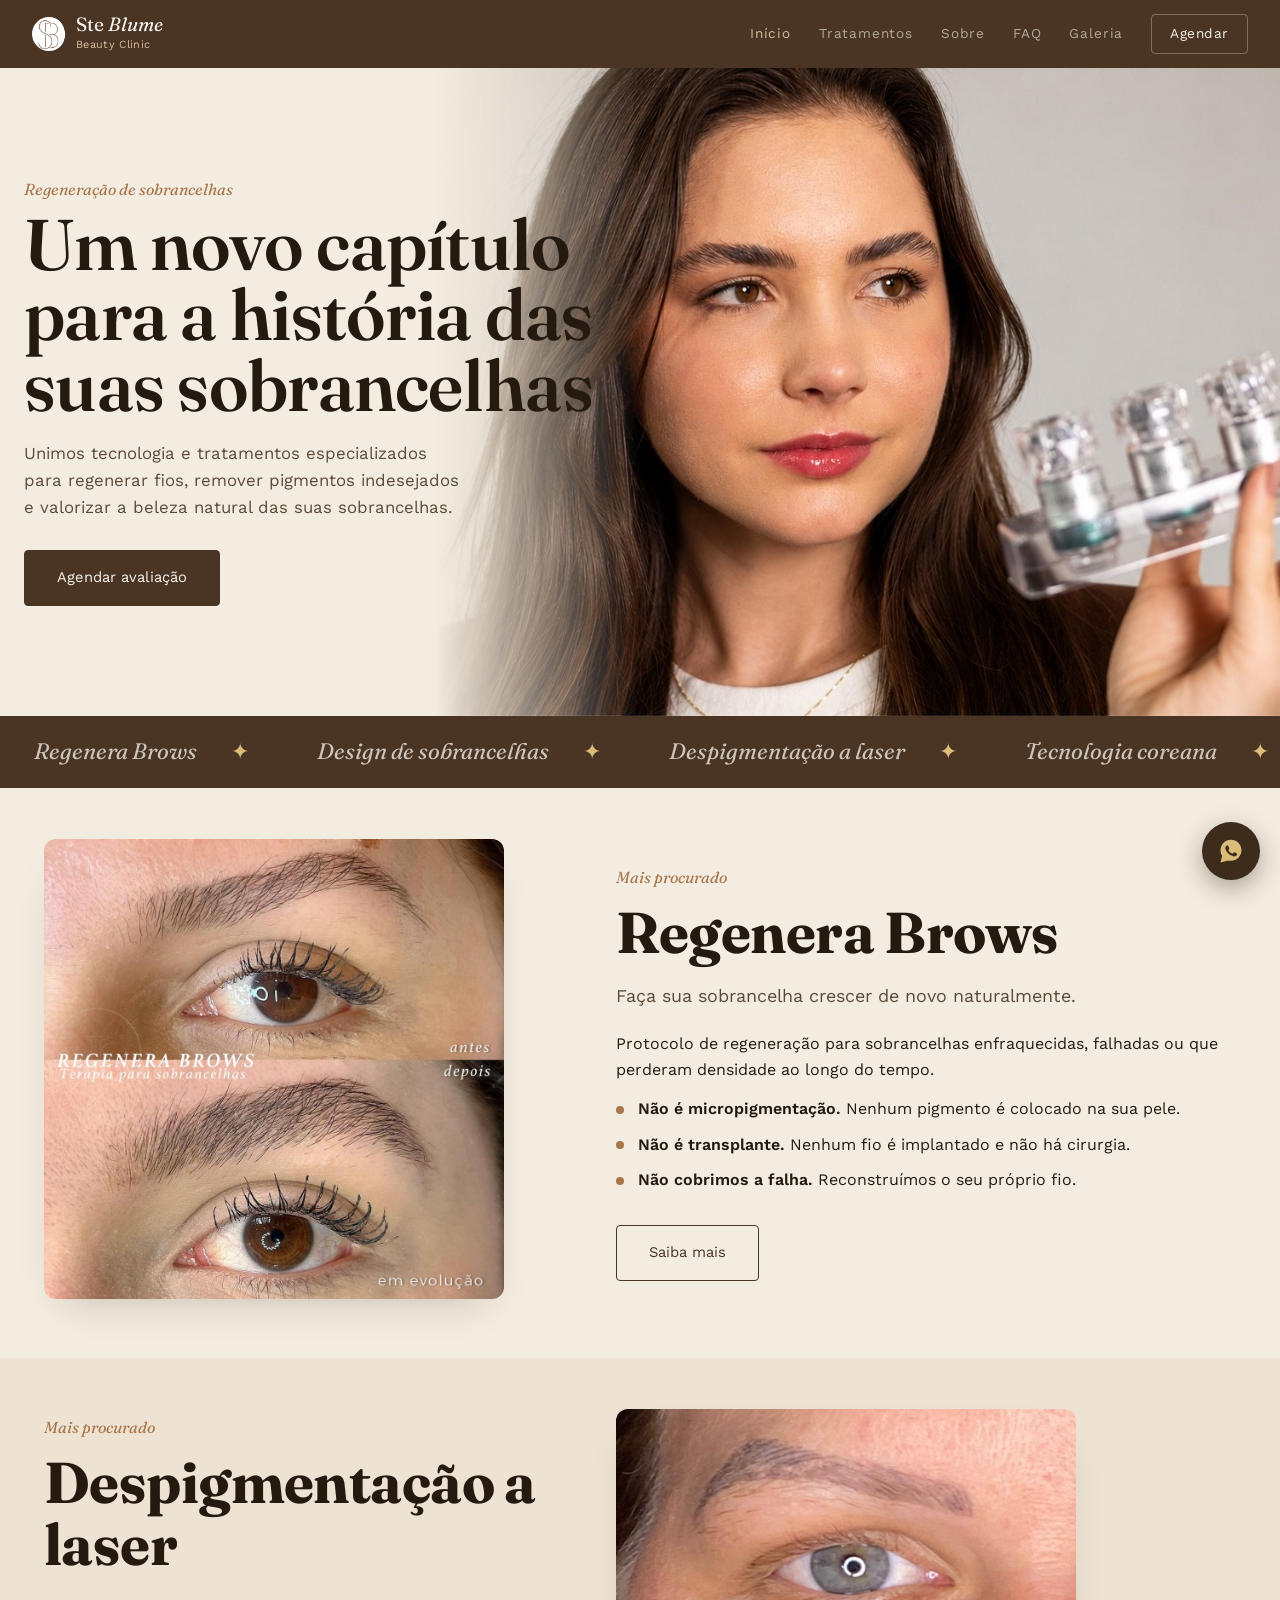
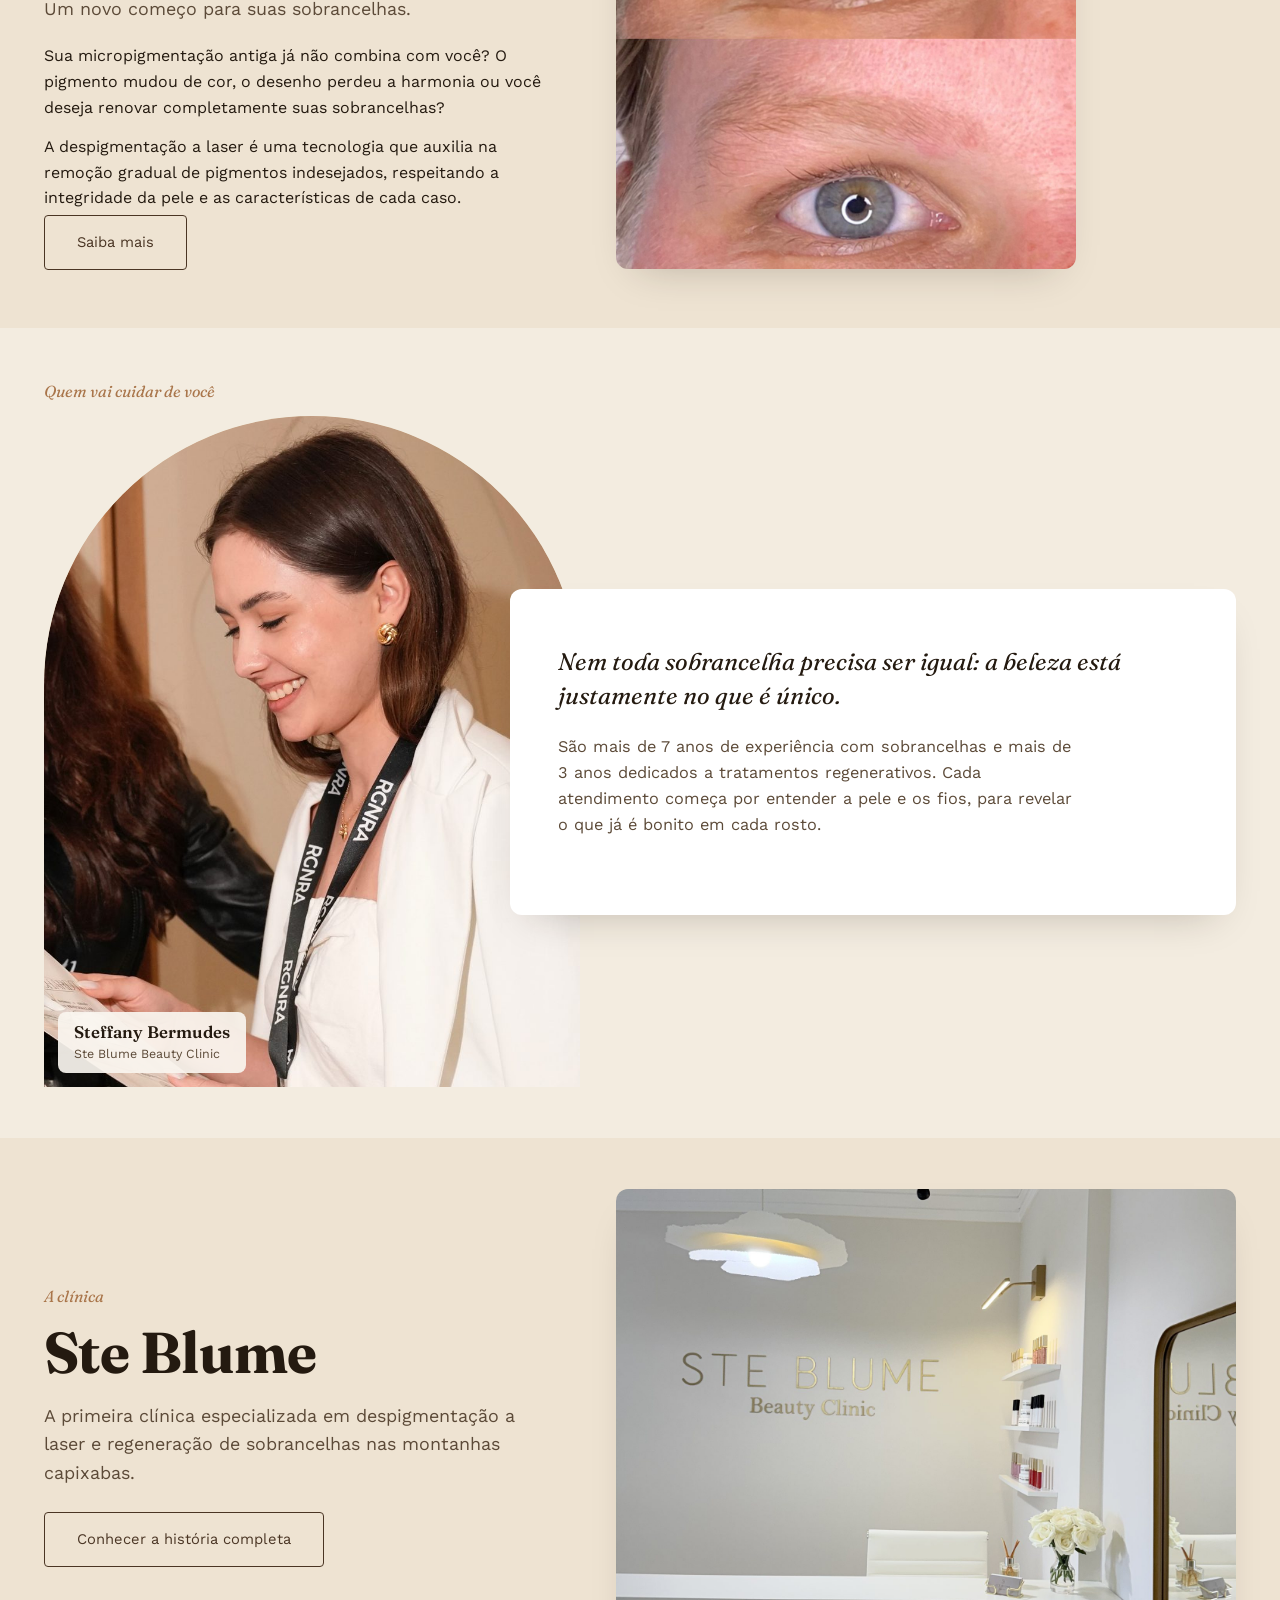
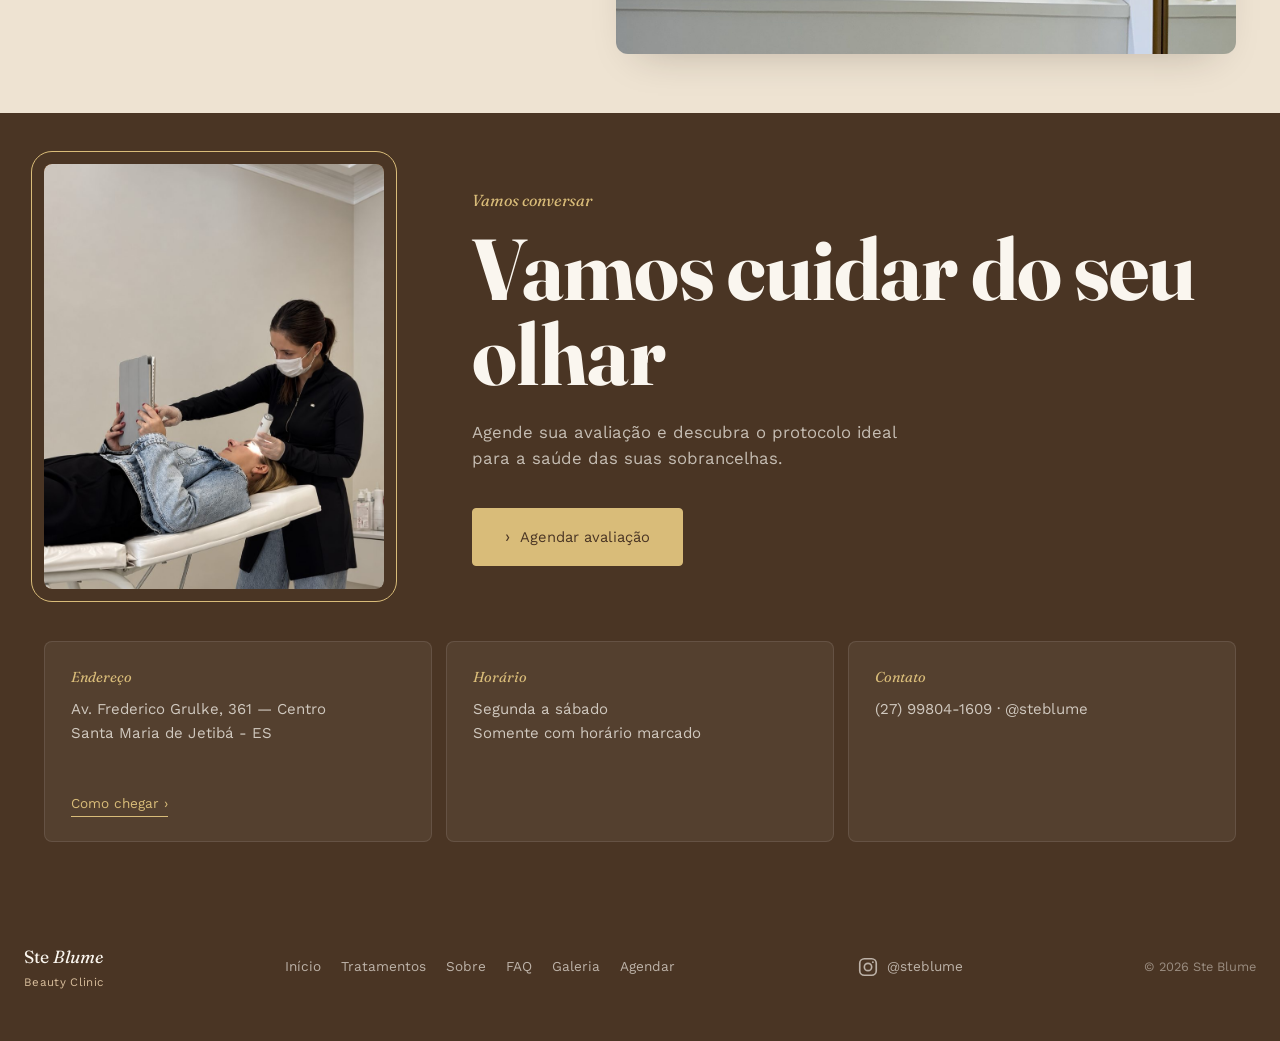
==== commit a5f2e347: "Fotos novas da Stefany em Tratamentos e na Home: dermatoscopio no topo, avaliacao, Regenera Brows e " ====
--- a/index.html
+++ b/index.html
@@ -13,7 +13,7 @@
 <link rel="preconnect" href="https://fonts.googleapis.com">
 <link rel="preconnect" href="https://fonts.gstatic.com" crossorigin>
 <link href="https://fonts.googleapis.com/css2?family=Fraunces:ital,opsz,wght@0,9..144,300;0,9..144,500;0,9..144,600;0,9..144,700;0,9..144,900;1,9..144,500&family=Work+Sans:wght@300;400;500;600&display=swap" rel="stylesheet">
-<link rel="stylesheet" href="styles.css?v=20261108b">
+<link rel="stylesheet" href="styles.css?v=20261113c">
 </head>
 <body>
 
@@ -86,7 +86,7 @@
   <section class="feature feature-alt feature-reverse" id="despigmentacao">
     <div class="wrap feature-grid">
       <div class="feature-visual reveal">
-        <img src="img/fotos/brow-antes-depois.jpg" alt="Antes e depois: sobrancelha fina e falhada e o resultado regenerado" class="img-tall" width="700" height="700" loading="lazy">
+        <img src="img/fotos/despigmentacao-1.jpg" alt="Antes e depois da despigmentação a laser: sobrancelha e olho" class="img-full" width="700" height="700" loading="lazy">
       </div>
       <div class="feature-text reveal">
         <div class="section-label">Mais procurado</div>
@@ -190,6 +190,6 @@
   </svg>
 </a>
 
-<script src="script.js?v=20261108b"></script>
+<script src="script.js?v=20261113c"></script>
 </body>
 </html>
--- a/styles.css
+++ b/styles.css
@@ -1505,3 +1505,34 @@
 .story-name{position:absolute;left:14px;bottom:14px;padding:10px 16px;background:rgba(250,246,239,.92);border-radius:var(--r-md);color:var(--brown-deep);line-height:1.25;}
 .story-name strong{display:block;font-family:'Fraunces',serif;font-size:1.05rem;font-weight:600;}
 .story-name span{font-size:.78rem;color:var(--brown-mid);}
+
+/* Celular: topo imersivo e fotos menores */
+@media(max-width:700px){
+  .feature-grid{gap:20px;}
+  .feature-visual{max-width:290px;margin-inline:auto;}
+  .feature-visual img.img-tall{max-width:230px;}
+  .story-visual{aspect-ratio:4/5;max-width:290px;margin-inline:auto;}
+  .story-text{margin-top:-36px;}
+  .story-name{left:12px;bottom:52px;}
+}
+
+/* Celular: arcos menores e rodapé numa linha */
+@media(max-width:700px){
+  .story-visual{max-width:250px;}
+  .gal-hero-visual{width:min(70%,230px);}
+  .footer-links{gap:12px 14px;}
+  .footer-links a{font-size:0.8rem;}
+}
+
+/* Tratamentos: topo com a foto nítida à direita, sem véu por cima */
+@media(min-width:901px){
+  .hero-cover-foto .hero-cover-overlay{display:none;}
+  .hero-cover-foto .hero-cover-photo{left:40%;}
+  .hero-cover-foto .hero-cover-img{object-fit:cover;object-position:50% 40%;-webkit-mask-image:linear-gradient(90deg,transparent 0,#000 24%);mask-image:linear-gradient(90deg,transparent 0,#000 24%);}
+}
+@media(max-width:900px){
+  .hero-cover-foto{display:block;min-height:0;padding:0 0 40px;}
+  .hero-cover-foto .hero-cover-photo{position:relative;inset:auto;height:240px;margin-bottom:24px;}
+  .hero-cover-foto .hero-cover-overlay{display:none;}
+  .hero-cover-foto .hero-cover-img{object-position:50% 42%;-webkit-mask-image:linear-gradient(180deg,#000 70%,transparent 100%);mask-image:linear-gradient(180deg,#000 70%,transparent 100%);}
+}
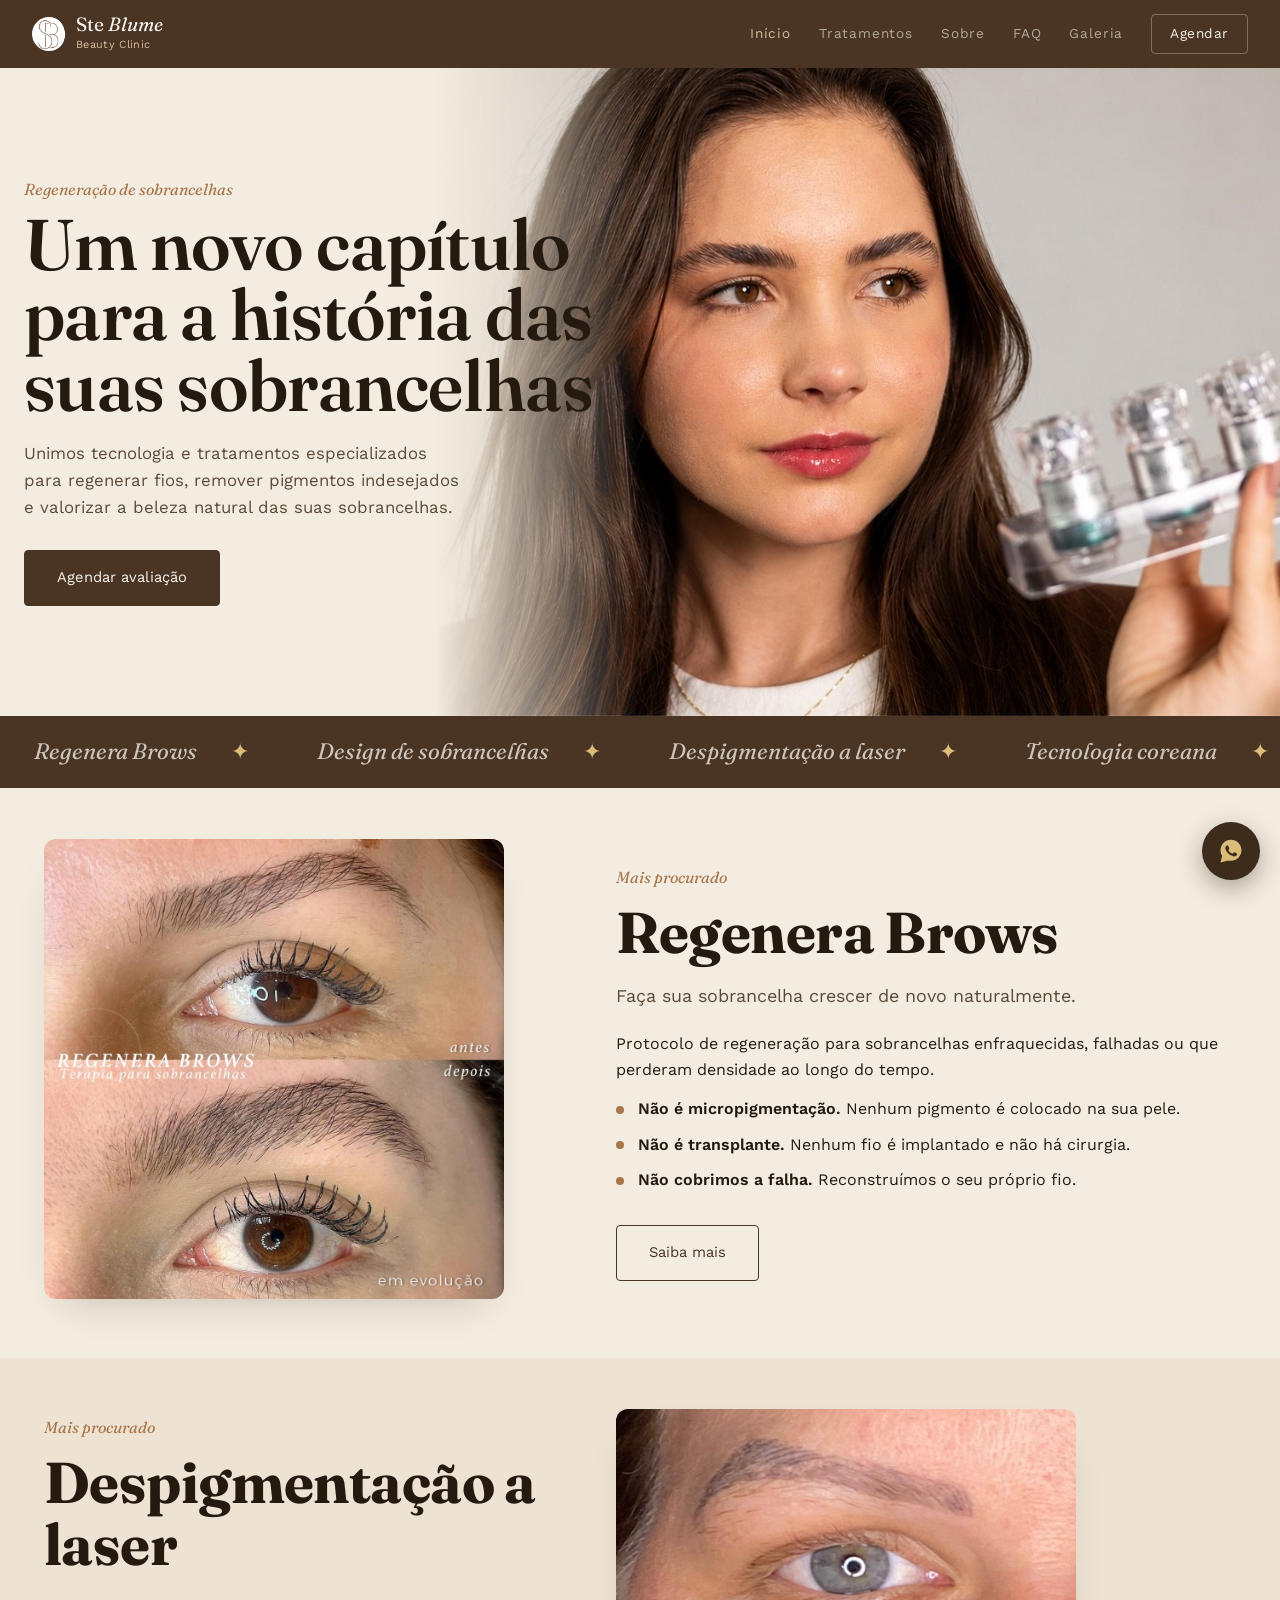
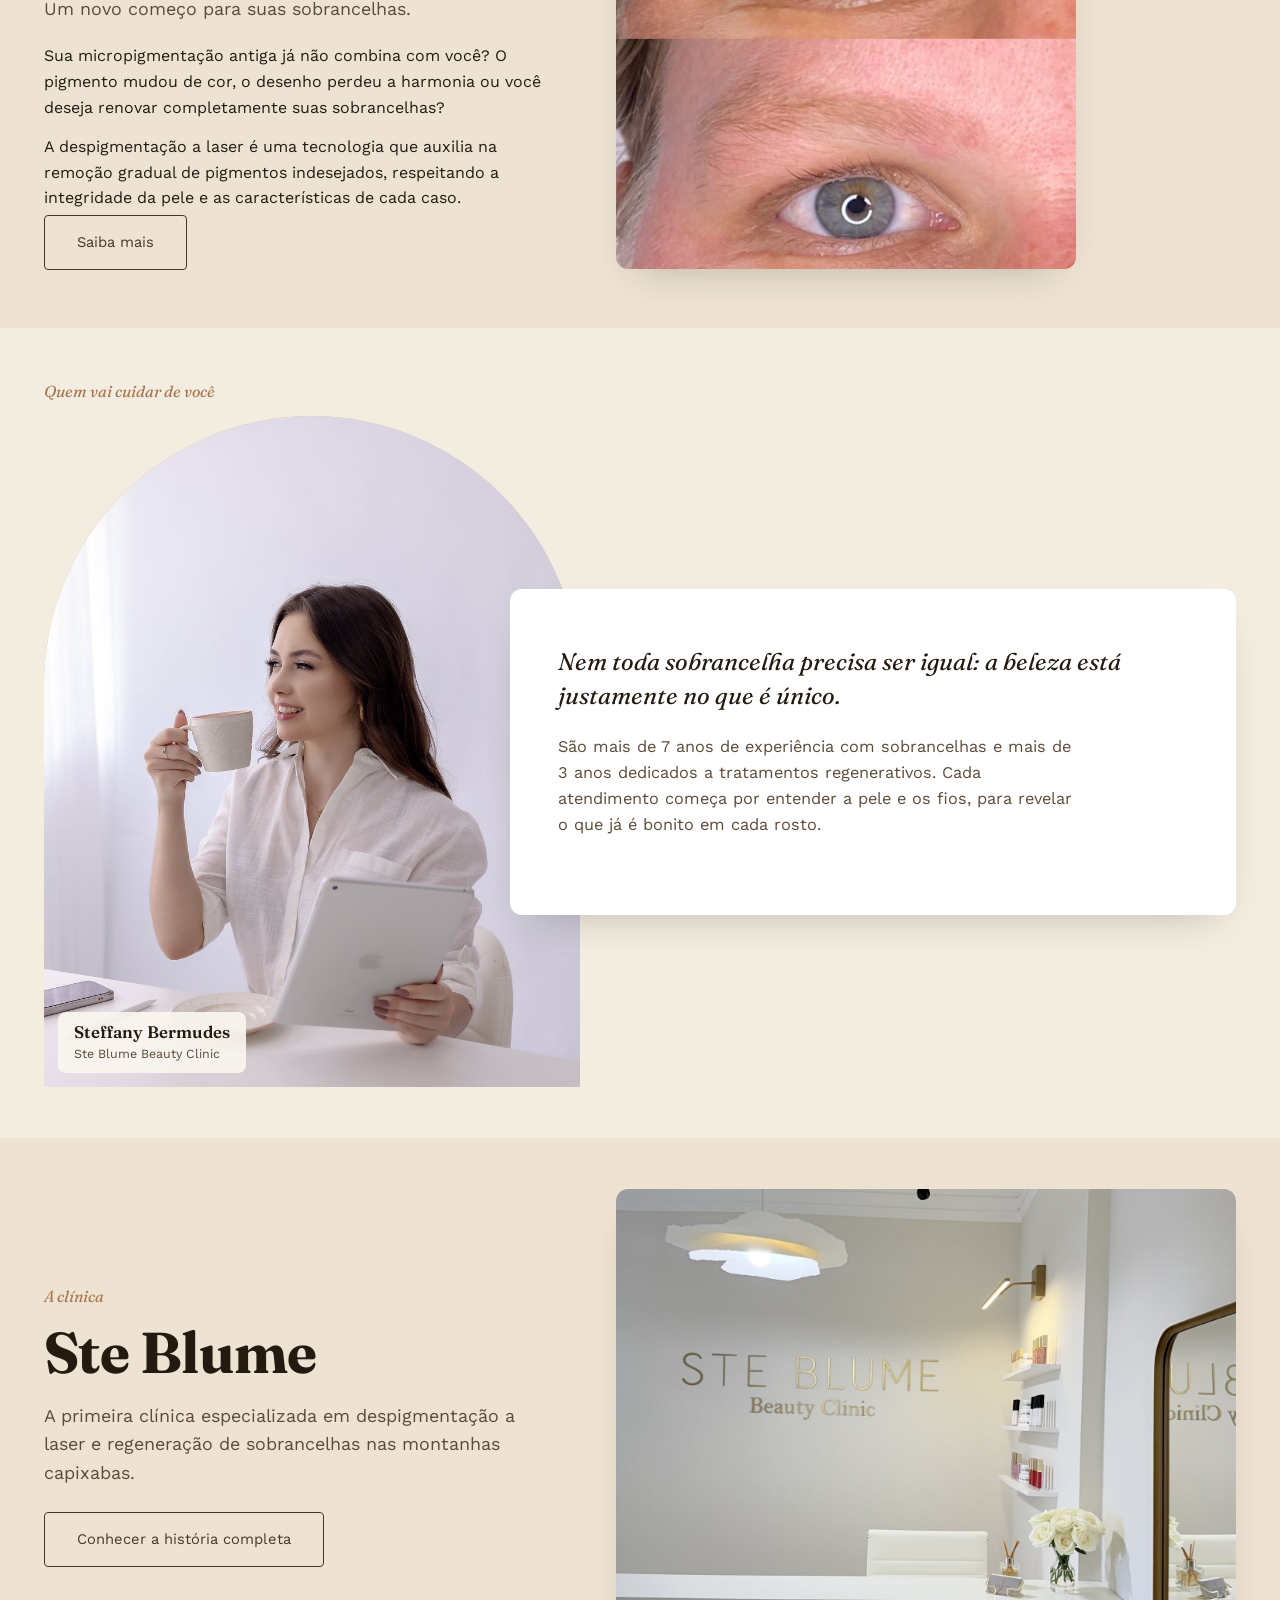
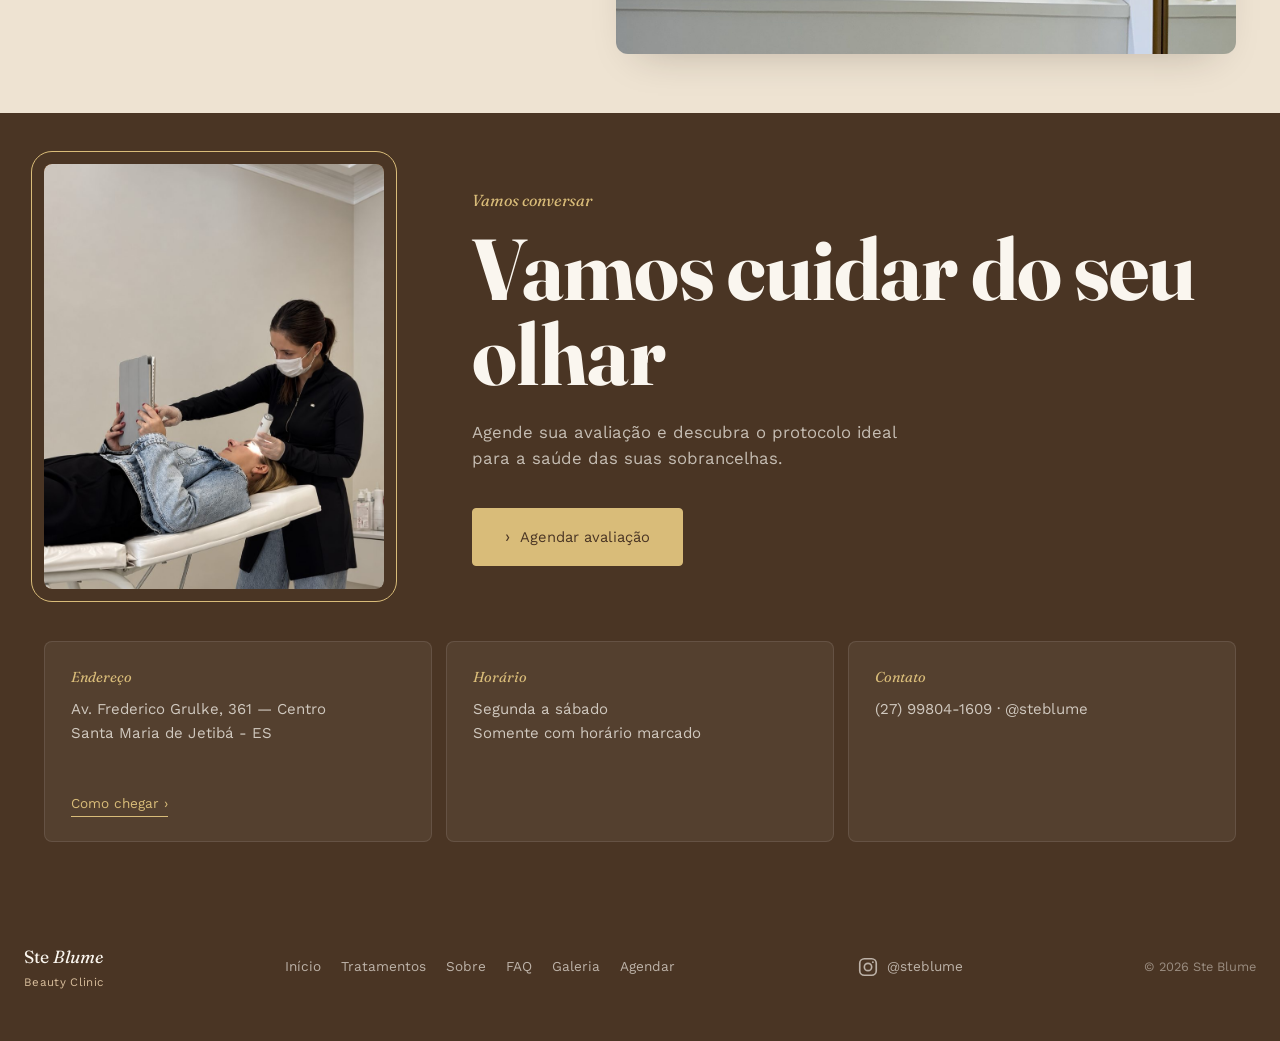
==== commit d93fe601: "Fotos do ensaio da Stefany: avaliacao personalizada, quem vai cuidar de voce e historia na pagina So" ====
--- a/index.html
+++ b/index.html
@@ -13,7 +13,7 @@
 <link rel="preconnect" href="https://fonts.googleapis.com">
 <link rel="preconnect" href="https://fonts.gstatic.com" crossorigin>
 <link href="https://fonts.googleapis.com/css2?family=Fraunces:ital,opsz,wght@0,9..144,300;0,9..144,500;0,9..144,600;0,9..144,700;0,9..144,900;1,9..144,500&family=Work+Sans:wght@300;400;500;600&display=swap" rel="stylesheet">
-<link rel="stylesheet" href="styles.css?v=20261113c">
+<link rel="stylesheet" href="styles.css?v=20261113m">
 </head>
 <body>
 
@@ -104,7 +104,7 @@
       <div class="section-label reveal">Quem vai cuidar de você</div>
       <div class="story-grid">
         <div class="story-visual reveal">
-          <img src="img/fotos/steffany.jpg" alt="Steffany Bermudes sorrindo" class="story-visual-img">
+          <img src="img/fotos/steffany-cafe.jpg" alt="Steffany Bermudes sorrindo, de camisa branca, tomando café" class="story-visual-img" style="object-position:50% 30%">
           <div class="story-name"><strong>Steffany Bermudes</strong><span>Ste Blume Beauty Clinic</span></div>
         </div>
         <div class="story-text reveal">
@@ -190,6 +190,6 @@
   </svg>
 </a>
 
-<script src="script.js?v=20261113c"></script>
+<script src="script.js?v=20261113m"></script>
 </body>
 </html>
--- a/styles.css
+++ b/styles.css
@@ -1536,3 +1536,10 @@
   .hero-cover-foto .hero-cover-overlay{display:none;}
   .hero-cover-foto .hero-cover-img{object-position:50% 42%;-webkit-mask-image:linear-gradient(180deg,#000 70%,transparent 100%);mask-image:linear-gradient(180deg,#000 70%,transparent 100%);}
 }
+
+/* Tratamentos: foto empurrada para o lado, para o cabo do aparelho ficar fora da tela */
+.hero-cover-foto .hero-cover-photo{overflow:hidden;}
+.hero-cover-foto .hero-cover-img{transform:translateX(11%);}
+@media(max-width:900px){
+  .hero-cover-foto .hero-cover-img{transform:scale(1.12);transform-origin:0% 50%;}
+}
